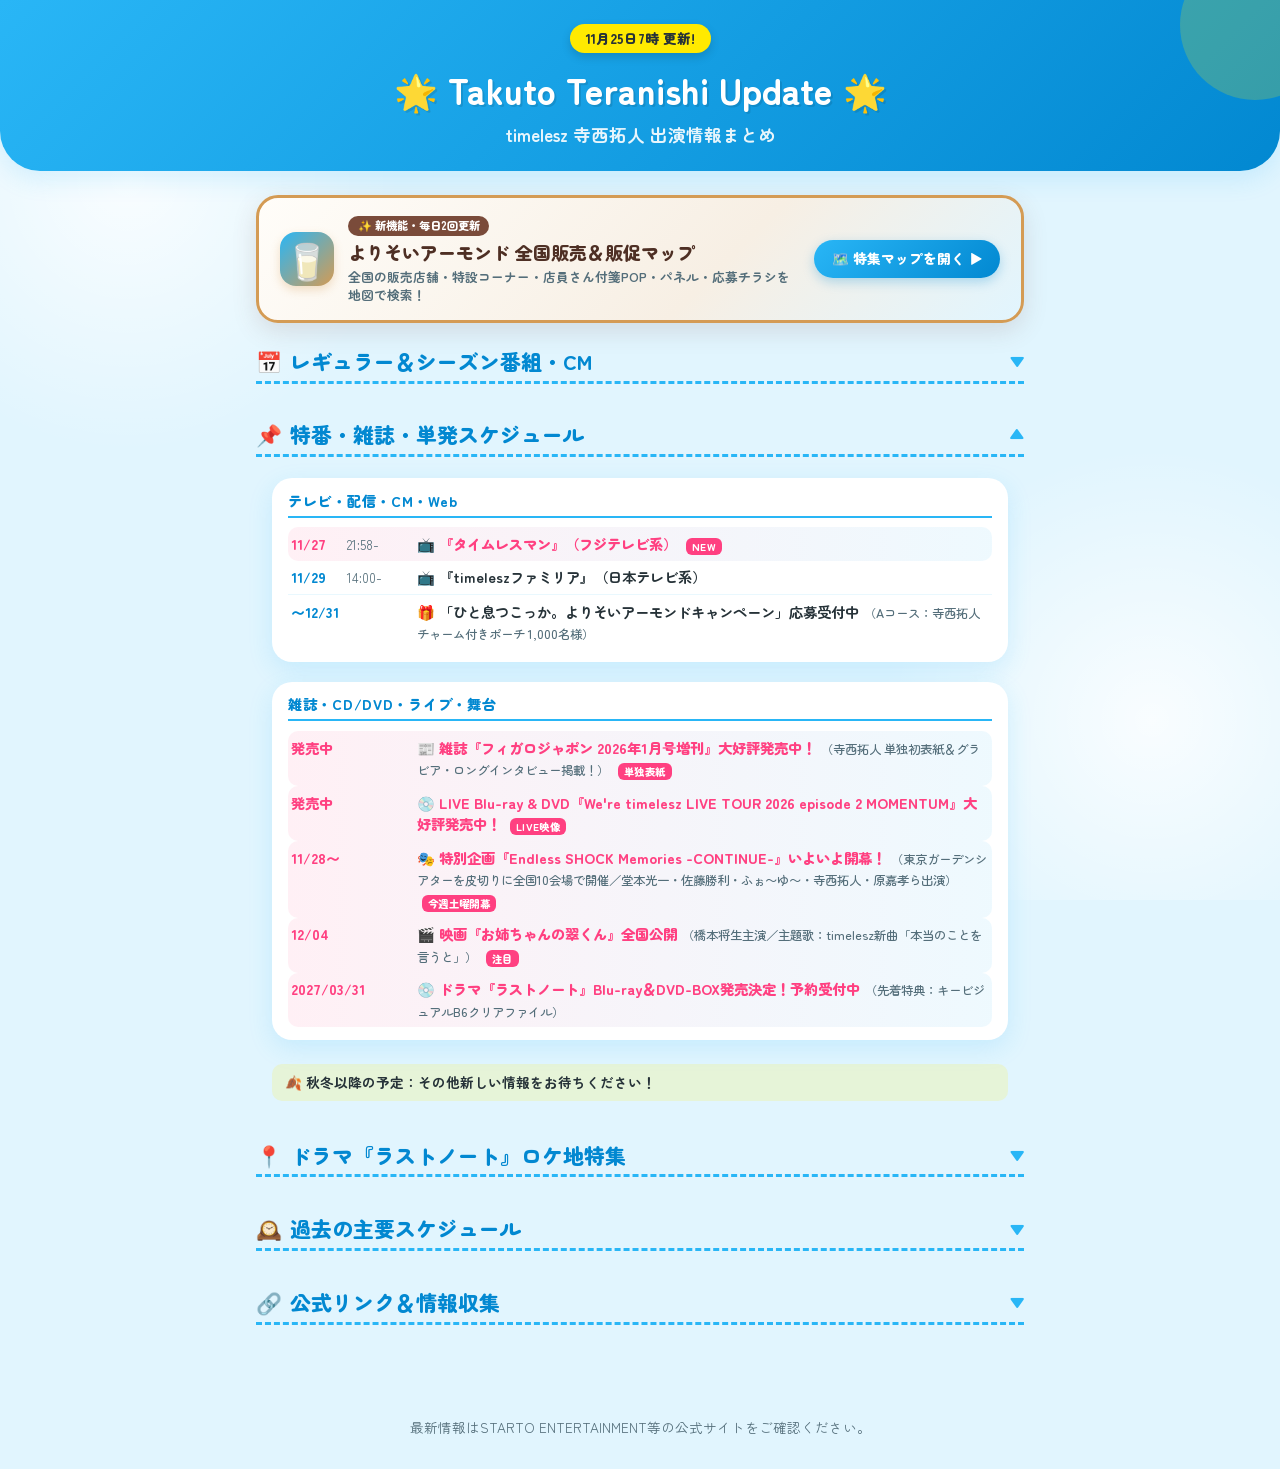
==== index.html @ 33d83e31 "Update November 25 morning (07:00): Update badges to 11/25 7:00" ====
<!DOCTYPE html>
<html lang="ja">
<head>
    <meta charset="UTF-8">
    <meta name="viewport" content="width=device-width, initial-scale=1.0">
    <title>Takuto Teranishi Update</title>
    <link rel="stylesheet" href="style.css">
    <link rel="preconnect" href="https://fonts.googleapis.com">
    <link rel="preconnect" href="https://fonts.gstatic.com" crossorigin>
    <link href="https://fonts.googleapis.com/css2?family=M+PLUS+Rounded+1c:wght@500;700;800&family=Zen+Maru+Gothic:wght@500;700;900&display=swap" rel="stylesheet">
</head>
<body>
    <header>
        <div class="update-badge">11月25日7時 更新!</div>
        <h1>🌟 Takuto Teranishi Update 🌟</h1>
        <p class="subtitle">timelesz 寺西拓人 出演情報まとめ</p>
    </header>

    <main>
        <!-- Yorisoi Almond Special Map Page Banner Button -->
        <a href="yorisoi.html" class="yorisoi-feature-banner">
            <div class="yorisoi-banner-left">
                <div class="yorisoi-banner-icon">🥛</div>
                <div class="yorisoi-banner-text">
                    <span class="yorisoi-tag">✨ 新機能・毎日2回更新</span>
                    <h2>よりそいアーモンド 全国販売＆販促マップ</h2>
                    <p>全国の販売店舗・特設コーナー・店員さん付箋POP・パネル・応募チラシを地図で検索！</p>
                </div>
            </div>
            <span class="yorisoi-banner-cta">🗺️ 特集マップを開く ▶</span>
        </a>

        <!-- Season & Regulars Section -->
        <details class="category-details season-section">
            <summary class="section-title"><span class="icon">📅</span> レギュラー＆シーズン番組・CM</summary>
            <div class="card-container">
                <!-- Yorisoi Almond CM -->
                <article class="card season-card highlight">
                    <div class="card-header">
                        <span class="badge">全国TVCM</span>
                        <span class="period">10月1日より全国放映中！</span>
                    </div>
                    <div class="card-body">
                        <h3>キッコーマン『よりそいアーモンド』</h3>
                        <p class="station">新CMキャラクター就任</p>
                        <p class="desc">「ひといきつこっか」篇／「濃くてやさしい」篇 放映中！チャーム付きポーチCPも12/31まで実施中</p>
                    </div>
                </article>

                <!-- Last Note -->
                <article class="card season-card highlight">
                    <div class="card-header">
                        <span class="badge">ドラマ（全11話完結）</span>
                        <span class="period">Netflix世界配信中 / 2027年3月 円盤発売</span>
                    </div>
                    <div class="card-body">
                        <h3>『ラストノート』</h3>
                        <p class="station">フジテレビ系 木曜劇場（全11話）</p>
                        <p class="desc">内田有紀さんとW主演！樋口澄晴 役（民放連ドラ初主演 / Netflixにて世界配信中）</p>
                    </div>
                </article>

                <!-- Timelesz Man -->
                <article class="card season-card">
                    <div class="card-header">
                        <span class="badge">バラエティ</span>
                        <span class="period">毎週金曜 21:58〜</span>
                    </div>
                    <div class="card-body">
                        <h3>『タイムレスマン』</h3>
                        <p class="station">フジテレビ系</p>
                        <p class="desc">timeleszの冠番組</p>
                    </div>
                </article>

                <!-- timelesz ファミリア -->
                <article class="card season-card">
                    <div class="card-header">
                        <span class="badge">バラエティ</span>
                        <span class="period">毎週日曜 14:00〜15:00</span>
                    </div>
                    <div class="card-body">
                        <h3>『timelesz ファミリア』</h3>
                        <p class="station">日本テレビ系（関東ローカル）</p>
                        <p class="desc">timeleszの冠番組</p>
                    </div>
                </article>
            </div>
        </details>

        <!-- Specific Schedule Section -->
        <details class="category-details weekly-section" open>
            <summary class="section-title"><span class="icon">📌</span> 特番・雑誌・単発スケジュール</summary>
            <div class="schedule-list">

                <div class="schedule-group">
                    <div class="schedule-group-label">テレビ・配信・CM・Web</div>
                    <div class="schedule-row highlight-row">
                        <span class="schedule-date">11/27</span>
                        <span class="schedule-time">21:58-</span>
                        <span class="schedule-name">📺 『タイムレスマン』（フジテレビ系） <span class="tag-new">NEW</span></span>
                    </div>
                    <div class="schedule-row">
                        <span class="schedule-date">11/29</span>
                        <span class="schedule-time">14:00-</span>
                        <span class="schedule-name">📺 『timeleszファミリア』（日本テレビ系）</span>
                    </div>
                    <div class="schedule-row">
                        <span class="schedule-date">〜12/31</span>
                        <span class="schedule-time"></span>
                        <span class="schedule-name">🎁 「ひと息つこっか。よりそいアーモンドキャンペーン」応募受付中<span class="schedule-note">（Aコース：寺西拓人チャーム付きポーチ 1,000名様）</span></span>
                    </div>
                </div>

                <div class="schedule-group">
                    <div class="schedule-group-label">雑誌・CD/DVD・ライブ・舞台</div>
                    <div class="schedule-row highlight-row">
                        <span class="schedule-date">発売中</span>
                        <span class="schedule-time"></span>
                        <span class="schedule-name">📰 雑誌『フィガロジャポン 2026年1月号増刊』大好評発売中！<span class="schedule-note">（寺西拓人 単独初表紙＆グラビア・ロングインタビュー掲載！）</span> <span class="tag-new">単独表紙</span></span>
                    </div>
                    <div class="schedule-row highlight-row">
                        <span class="schedule-date">発売中</span>
                        <span class="schedule-time"></span>
                        <span class="schedule-name">💿 LIVE Blu-ray & DVD『We're timelesz LIVE TOUR 2026 episode 2 MOMENTUM』大好評発売中！ <span class="tag-new">LIVE映像</span></span>
                    </div>
                    <div class="schedule-row highlight-row">
                        <span class="schedule-date">11/28〜</span>
                        <span class="schedule-time"></span>
                        <span class="schedule-name">🎭 特別企画『Endless SHOCK Memories -CONTINUE-』いよいよ開幕！<span class="schedule-note">（東京ガーデンシアターを皮切りに全国10会場で開催／堂本光一・佐藤勝利・ふぉ〜ゆ〜・寺西拓人・原嘉孝ら出演）</span> <span class="tag-new">今週土曜開幕</span></span>
                    </div>
                    <div class="schedule-row highlight-row">
                        <span class="schedule-date">12/04</span>
                        <span class="schedule-time"></span>
                        <span class="schedule-name">🎬 映画『お姉ちゃんの翠くん』全国公開<span class="schedule-note">（橋本将生主演／主題歌：timelesz新曲「本当のことを言うと」）</span> <span class="tag-new">注目</span></span>
                    </div>
                    <div class="schedule-row highlight-row">
                        <span class="schedule-date">2027/03/31</span>
                        <span class="schedule-time"></span>
                        <span class="schedule-name">💿 ドラマ『ラストノート』Blu-ray＆DVD-BOX発売決定！予約受付中<span class="schedule-note">（先着特典：キービジュアルB6クリアファイル）</span></span>
                    </div>
                </div>

                <div class="schedule-row past-info-note">
                    <span class="schedule-name">🍂 秋冬以降の予定：その他新しい情報をお待ちください！</span>
                </div>

            </div>
        </details>

        <!-- Location Section -->
        <details class="category-details location-section">
            <summary class="section-title"><span class="icon">📍</span> ドラマ『ラストノート』ロケ地特集</summary>
            <div class="card-container grid-list">
                
                <div class="small-card">
                    <span class="tag tv">表参道</span>
                    <h4>モンスーンカフェ 表参道</h4>
                    <p class="scene-desc"><strong>出演シーン：</strong> 第3話で優子（坂井真紀）が澄晴（寺西拓人）を追いかけた場所</p>
                    <p class="address-text">📍 東京都港区北青山3-6-26 佐藤ビル1F</p>
                    <a href="https://maps.google.com/?q=モンスーンカフェ+表参道+東京都港区北青山3-6-26" target="_blank" class="map-link">🗺️ Googleマップで見る</a>
                </div>

                <div class="small-card">
                    <span class="tag tv">原宿</span>
                    <h4>ECO FARM CAFE 632</h4>
                    <p class="scene-desc"><strong>出演シーン：</strong> 第2話で優子が澄晴の写真をこっそり撮影していたオシャレなカフェ</p>
                    <p class="address-text">📍 東京都渋谷区神宮前6-32-10 ピアザアネックス1F</p>
                    <a href="https://maps.google.com/?q=ECO+FARM+CAFE+632+東京都渋谷区神宮前6-32-10" target="_blank" class="map-link">🗺️ Googleマップで見る</a>
                </div>

                <div class="small-card">
                    <span class="tag tv">高田馬場</span>
                    <h4>Caffe CIELO</h4>
                    <p class="scene-desc"><strong>出演シーン：</strong> 第1話で葵（内田有紀）と元夫の奥田創（徳井義実）が訪れたカフェ</p>
                    <p class="address-text">📍 東京都新宿区高田馬場1-31-8</p>
                    <a href="https://maps.google.com/?q=Caffe+CIELO+東京都新宿区高田馬場1-31-8" target="_blank" class="map-link">🗺️ Googleマップで見る</a>
                </div>

                <div class="small-card">
                    <span class="tag tv">目黒</span>
                    <h4>CHUM APARTMENT</h4>
                    <p class="scene-desc"><strong>出演シーン：</strong> 第2話で優子が澄晴の写真を見つめながらワインを飲んでいたお店</p>
                    <p class="address-text">📍 東京都目黒区目黒本町4-12-17</p>
                    <a href="https://maps.google.com/?q=CHUM+APARTMENT+東京都目黒区目黒本町4-12-17" target="_blank" class="map-link">🗺️ Googleマップで見る</a>
                </div>

                <div class="small-card">
                    <span class="tag tv">調布</span>
                    <h4>ゆめあん食堂 調布駅北口店</h4>
                    <p class="scene-desc"><strong>出演シーン：</strong> 第4話で葵と奥田がお茶漬けを食べていたお店（作中「お茶漬けつむぎ」）</p>
                    <p class="address-text">📍 東京都調布市小島町1-36-16 グレーシア調布1F</p>
                    <a href="https://maps.google.com/?q=ゆめあん食堂+調布駅北口店+東京都調布市小島町1-36-16" target="_blank" class="map-link">🗺️ Googleマップで見る</a>
                </div>

                <div class="small-card">
                    <span class="tag tv">横浜</span>
                    <h4>ROLLER COAST 中川本店</h4>
                    <p class="scene-desc"><strong>出演シーン：</strong> 第4話で葵と澄晴が一緒にハンバーガーを食べたお店（作中「BAKER'S BURGER」）</p>
                    <p class="address-text">📍 神奈川県横浜市都筑区中川1-20-18 エバーラスティング1F</p>
                    <a href="https://maps.google.com/?q=ROLLER+COAST+中川本店+神奈川県横浜市都筑区中川1-20-18" target="_blank" class="map-link">🗺️ Googleマップで見る</a>
                </div>

            </div>
        </details>

        <!-- Past Schedule -->
        <details class="category-details archive-section">
            <summary class="section-title"><span class="icon">🕰️</span> 過去の主要スケジュール</summary>
            <div class="archive-months">

                <!-- 2026年11月 -->
                <details class="month-details" open>
                    <summary class="month-title">📅 2026年11月</summary>
                    <div class="card-container grid-list">
                        <div class="small-card">
                            <span class="date">2026年11月22日</span>
                            <span class="tag tv">テレビ</span>
                            <p>『timeleszファミリア』（日本テレビ系）放送</p>
                        </div>
                        <div class="small-card">
                            <span class="date">2026年11月20日</span>
                            <span class="tag tv">テレビ</span>
                            <p>『タイムレスマン』（フジテレビ系）放送</p>
                        </div>
                        <div class="small-card">
                            <span class="date">2026年11月19日</span>
                            <span class="tag news">雑誌</span>
                            <p>📰 雑誌『フィガロジャポン 2026年1月号増刊』発売（寺西拓人 単独初表紙＆グラビア・ロングインタビュー掲載！）</p>
                        </div>
                        <div class="small-card">
                            <span class="date">2026年11月18日</span>
                            <span class="tag news">音楽/映像</span>
                            <p>💿 LIVE Blu-ray & DVD『We're timelesz LIVE TOUR 2026 episode 2 MOMENTUM』発売！</p>
                        </div>
                        <div class="small-card">
                            <span class="date">2026年11月15日</span>
                            <span class="tag tv">テレビ</span>
                            <p>『timeleszファミリア』（日本テレビ系）放送</p>
                        </div>
                        <div class="small-card">
                            <span class="date">2026年11月13日</span>
                            <span class="tag tv">テレビ</span>
                            <p>『タイムレスマン』（フジテレビ系）放送</p>
                        </div>
                        <div class="small-card">
                            <span class="date">2026年11月11日</span>
                            <span class="tag tv">舞台/一般</span>
                            <p>🎭 特別企画『Endless SHOCK Memories -CONTINUE-』チケット一般発売開始（10:00〜 全国10会場）</p>
                        </div>
                        <div class="small-card">
                            <span class="date">2026年11月9日</span>
                            <span class="tag tv">舞台/先行</span>
                            <p>🎭 特別企画『Endless SHOCK Memories -CONTINUE-』プレイガイド先着先行受付終了（一般発売は11/11 10:00より開始）</p>
                        </div>
                        <div class="small-card">
                            <span class="date">2026年11月8日</span>
                            <span class="tag tv">テレビ</span>
                            <p>『timeleszファミリア』（日本テレビ系）放送（新企画「タビリア」草津・箱根の湯けむりクイズ決戦！「テララライ」で大盛り上がり）</p>
                        </div>
                        <div class="small-card">
                            <span class="date">2026年11月6日</span>
                            <span class="tag tv">テレビ</span>
                            <p>『タイムレスマン』（フジテレビ系）放送（「ベストバイ・プライスマン」で寺西拓人チームを率いて菊池風磨チームとグルメ値段予想対決！）</p>
                        </div>
                        <div class="small-card">
                            <span class="date">2026年11月1日</span>
                            <span class="tag news">広告</span>
                            <p>🚇 阪急大阪梅田駅「よりそいアーモンド」巨大広告 掲出終了（大盛況のうちに終了）</p>
                        </div>
                        <div class="small-card">
                            <span class="date">2026年11月1日</span>
                            <span class="tag tv">テレビ</span>
                            <p>『timeleszファミリア』（日本テレビ系）放送（グルメ企画・クイズで「テララライ」など大盛り上がり！）</p>
                        </div>
                    </div>
                </details>

                <!-- 2026年10月 -->
                <details class="month-details">
                    <summary class="month-title">📅 2026年10月</summary>
                    <div class="card-container grid-list">
                        <div class="small-card">
                            <span class="date">2026年10月31日</span>
                            <span class="tag news">Web/ブログ</span>
                            <p>📱 FAMILY CLUB web「てらにっし」ファン質問募集受付終了</p>
                        </div>
                        <div class="small-card">
                            <span class="date">2026年10月30日</span>
                            <span class="tag tv">テレビ</span>
                            <p>『タイムレスマン』（フジテレビ系）放送（新企画「ヘルシーチェックマン」本格ビュッフェで健康意識対決！）</p>
                        </div>
                        <div class="small-card">
                            <span class="date">2026年10月25日</span>
                            <span class="tag tv">舞台/先行</span>
                            <p>🎭 特別企画『Endless SHOCK Memories -CONTINUE-』プレイガイド最速先行受付終了（一般発売は11/11より開始）</p>
                        </div>
                        <div class="small-card">
                            <span class="date">2026年10月24日</span>
                            <span class="tag news">雑誌</span>
                            <p>📰 『月刊ザテレビジョン』12月号発売（寺西拓人 掲載）</p>
                        </div>
                        <div class="small-card">
                            <span class="date">2026年10月24日</span>
                            <span class="tag news">Web/ブログ</span>
                            <p>📱 FAMILY CLUB web個人ブログ「てらにっし」記念配信＆ファン質問募集企画スタート（10/31 19:00まで受付）</p>
                        </div>
                        <div class="small-card">
                            <span class="date">2026年10月23日</span>
                            <span class="tag tv">テレビ</span>
                            <p>『タイムレスマン』（フジテレビ系）放送（「漢の麺料理対決」で直伝「ヘルシー釜玉明太うどん」のオリジナルレシピを披露し大反響！）</p>
                        </div>
                        <div class="small-card">
                            <span class="date">2026年10月22日</span>
                            <span class="tag news">音楽/映画</span>
                            <p>🎬 timelesz新曲「本当のことを言うと」が映画『お姉ちゃんの翠くん』主題歌に決定！</p>
                        </div>
                        <div class="small-card">
                            <span class="date">2026年10月18日</span>
                            <span class="tag tv">テレビ</span>
                            <p>『timeleszファミリア』（日本テレビ系）放送（「自分が大切にしていること」をテーマに二文字書道「拓」×「◯」に挑戦）</p>
                        </div>
                        <div class="small-card">
                            <span class="date">2026年10月18日</span>
                            <span class="tag news">広告</span>
                            <p>🚇 東急田園都市線 渋谷駅「道玄坂ハッピーボード」キッコーマン『よりそいアーモンド』大型シート広告 掲出終了（大盛況のうちに終了）</p>
                        </div>
                        <div class="small-card">
                            <span class="date">2026年10月16日</span>
                            <span class="tag tv">テレビ</span>
                            <p>『タイムレスマン』（フジテレビ系）放送（ゲスト・木村佳乃を迎えた「timelesz100」センスNo.1決定戦！）</p>
                        </div>
                        <div class="small-card">
                            <span class="date">2026年10月7日</span>
                            <span class="tag tv">配信</span>
                            <p>📺 ディズニープラス『Documentary of Endless SHOCK -最終公演の舞台裏-』第5話・第6話（最終回）独占配信（寺西拓人出演）</p>
                        </div>
                        <div class="small-card">
                            <span class="date">2026年10月5日</span>
                            <span class="tag news">広告</span>
                            <p>🚇 東急田園都市線 渋谷駅「道玄坂ハッピーボード」にてキッコーマン『よりそいアーモンド』寺西拓人 大型シート広告掲出開始（〜10/18）</p>
                        </div>
                        <div class="small-card">
                            <span class="date">2026年10月1日</span>
                            <span class="tag tv">CM</span>
                            <p>✨ キッコーマンソイフーズ「よりそいアーモンド」新CMキャラクター就任・全国TVCM（「ひといきつこっか」篇／「濃くてやさしい」篇）放映開始</p>
                        </div>
                    </div>
                </details>

                <!-- 2026年9月 -->
                <details class="month-details">
                    <summary class="month-title">📅 2026年9月</summary>
                    <div class="card-container grid-list">
                        <div class="small-card">
                            <span class="date">2026年9月30日</span>
                            <span class="tag tv">配信</span>
                            <p>📺 ディズニープラス『Endless SHOCK』帝国劇場3公演映像 独占配信開始（『2024 April/May』『-Eternal- 2024』『2024 November』）＆ ドキュメンタリー第3話・第4話配信（寺西拓人出演）</p>
                        </div>
                        <div class="small-card">
                            <span class="date">2026年9月27日</span>
                            <span class="tag tv">テレビ</span>
                            <p>『timeleszファミリア』（日本テレビ系）放送（「秋のBBQ＆花火スペシャル」熱海ロケ＆浴衣姿で「消えない花火」歌唱）</p>
                        </div>
                        <div class="small-card">
                            <span class="date">2026年9月25日</span>
                            <span class="tag tv">テレビ</span>
                            <p>『タイムレスマン』（フジテレビ系）放送（新企画「ベストバイ・プライスマン」グルメSP！菊池風磨チームvs寺西拓人チームのグルメ値段予想対決／ゲスト：吉岡里帆、ファーストサマーウイカ）</p>
                        </div>
                        <div class="small-card">
                            <span class="date">2026年9月24日</span>
                            <span class="tag news">雑誌</span>
                            <p>📰 『月刊ザテレビジョン』11月号発売（timelesz掲載）</p>
                        </div>
                        <div class="small-card">
                            <span class="date">2026年9月23日</span>
                            <span class="tag tv">テレビ</span>
                            <p>🎵 『1億2000万人のありがとう 歌の感謝祭 4時間SP』（日本テレビ系）timelesz出演（熱海花火コラボで「消えない花火」披露。「#感謝寺西」「#timelesz_消えない花火」がトレンド入り）</p>
                        </div>
                        <div class="small-card">
                            <span class="date">2026年9月23日</span>
                            <span class="tag tv">配信</span>
                            <p>📺 ディズニープラス『Documentary of Endless SHOCK -最終公演の舞台裏-』独占配信開始（寺西拓人出演／第1話・第2話）</p>
                        </div>
                        <div class="small-card">
                            <span class="date">2026年9月23日</span>
                            <span class="tag tv">舞台</span>
                            <p>🎭 特別企画『Endless SHOCK Memories -CONTINUE-』製作発表（寺西拓人・原嘉孝ら出演決定）</p>
                        </div>
                        <div class="small-card">
                            <span class="date">2026年9月20日</span>
                            <span class="tag tv">テレビ</span>
                            <p>🎵 『1億2000万人のありがとう！歌の感謝祭 放送直前SP!』（日本テレビ系）放送</p>
                        </div>
                        <div class="small-card">
                            <span class="date">2026年9月18日</span>
                            <span class="tag tv">配信</span>
                            <p>🎬 ドラマ『ラストノート』Netflixにて国内および世界配信スタート</p>
                        </div>
                        <div class="small-card">
                            <span class="date">2026年9月17日</span>
                            <span class="tag tv">テレビ</span>
                            <p>🎬 『ラストノート』最終回（第11話）放送（世帯視聴率3.8%・個人2.0%／葵と澄晴がそれぞれの夢を追い、遠距離で互いを想い合う感動の結末）</p>
                        </div>
                        <div class="small-card">
                            <span class="date">2026年9月17日</span>
                            <span class="tag news">書籍</span>
                            <p>📖 ドラマ『ラストノート』ノベライズ版（下巻）発売</p>
                        </div>
                        <div class="small-card">
                            <span class="date">2026年9月17日</span>
                            <span class="tag news">DVD/Blu-ray</span>
                            <p>💿 ドラマ『ラストノート』Blu-ray＆DVD-BOX発売決定・予約受付開始（2027年3月31日発売予定／先着特典：B6クリアファイル）</p>
                        </div>
                        <div class="small-card">
                            <span class="date">2026年9月10日</span>
                            <span class="tag tv">テレビ</span>
                            <p>🎬 『ラストノート』第10話放送（父・眞澄とのホスピスでの別れと澄晴の大きな成長）</p>
                        </div>
                        <div class="small-card">
                            <span class="date">2026年9月3日</span>
                            <span class="tag tv">テレビ</span>
                            <p>🎬 『ラストノート』第9話放送（葵と澄晴が改めて信じ合う誓い、澄晴の絵画コンペ挑戦）</p>
                        </div>
                    </div>
                </details>

                <!-- 2026年8月 -->
                <details class="month-details">
                    <summary class="month-title">📅 2026年8月</summary>
                    <div class="card-container grid-list">
                        <div class="small-card">
                            <span class="date">2026年8月30日</span>
                            <span class="tag tv">配信</span>
                            <p>🎤 『We're timelesz LIVE TOUR 2026 episode 2 MOMENTUM』宮城千秋楽公演 生配信（FAMILY CLUB online）</p>
                        </div>
                        <div class="small-card">
                            <span class="date">2026年8月29日</span>
                            <span class="tag tv">イベント</span>
                            <p>🎵 timelesz LIVE TOUR 2026 宮城公演初日（※寺西・原は不参加）</p>
                        </div>
                        <div class="small-card">
                            <span class="date">2026年8月28日</span>
                            <span class="tag tv">テレビ</span>
                            <p>『タイムレスマン』（フジテレビ系）放送（「信頼じゃんけんトーナメント～夏の終わりの決戦～」総勢14名での心理戦対決）</p>
                        </div>
                        <div class="small-card">
                            <span class="date">2026年8月27日</span>
                            <span class="tag news">グッズ</span>
                            <p>🛍️ ドラマ『ラストノート』オフィシャルグッズ販売開始（オンライン通販開始／店舗販売は9/8予定）</p>
                        </div>
                        <div class="small-card">
                            <span class="date">2026年8月27日</span>
                            <span class="tag tv">テレビ</span>
                            <p>🎬 『ラストノート』第8話放送（父・眞澄が息子・澄晴に対して抱いていた本心が明らかになり「切なすぎる」と大反響）</p>
                        </div>
                        <div class="small-card">
                            <span class="date">2026年8月27日</span>
                            <span class="tag news">グッズ</span>
                            <p>🛍️ 日本香堂×ドラマ『ラストノート』コラボ香水「LAST NOTE Eau de toilette」予約受付開始（フジテレビ e!ショップ）</p>
                        </div>
                        <div class="small-card">
                            <span class="date">2026年8月26日</span>
                            <span class="tag news">DVD/Blu-ray</span>
                            <p>💿 劇場長編アニメ『迷宮のしおり』Blu-ray発売（寺西拓人声優出演。特典映像としてSUZUKAとのスペシャルアフタートーク完全版など約194分収録、24P特製ブックレット封入）</p>
                        </div>
                        <div class="small-card">
                            <span class="date">2026年8月24日</span>
                            <span class="tag news">雑誌</span>
                            <p>📰 『月刊TVガイド』10月号発売（掲載）</p>
                        </div>
                        <div class="small-card">
                            <span class="date">2026年8月21日</span>
                            <span class="tag tv">テレビ</span>
                            <p>『タイムレスマン』（フジテレビ系）放送（「timelesz100」センスNo.1決定戦！勝地涼を迎え雑談センス対決で佐藤勝利がスマートな立ち回りで1位獲得）</p>
                        </div>
                        <div class="small-card">
                            <span class="date">2026年8月20日</span>
                            <span class="tag tv">テレビ</span>
                            <p>🎬 『ラストノート』第7話放送（世帯視聴率3.3%・葵と澄晴が想いを確かめ合う夏デートの一方、ラストで元恋人・莉奈が登場する波乱の展開）</p>
                        </div>
                        <div class="small-card">
                            <span class="date">2026年8月20日</span>
                            <span class="tag news">書籍</span>
                            <p>📖 ドラマ『ラストノート』ノベライズ版（上巻）発売</p>
                        </div>
                        <div class="small-card">
                            <span class="date">2026年8月19日</span>
                            <span class="tag tv">テレビ</span>
                            <p>📺 ドラマ『ラストノート』関連特番（フジテレビ）放送</p>
                        </div>
                        <div class="small-card">
                            <span class="date">2026年8月17日</span>
                            <span class="tag news">雑誌</span>
                            <p>📰 『STAGE navi』vol.114 / 『Stage fan』Vol.56 発売</p>
                        </div>
                        <div class="small-card">
                            <span class="date">2026年8月16日</span>
                            <span class="tag tv">テレビ</span>
                            <p>『timeleszファミリア』（日本テレビ系）「バク転三兄弟」特別強化ツアー1時間SP放送（白井健三指導、寺西・原らも出演）</p>
                        </div>
                        <div class="small-card">
                            <span class="date">2026年8月16日</span>
                            <span class="tag tv">イベント</span>
                            <p>🎵 timelesz LIVE TOUR 2026 ep.2 MOMENTUM 福岡公演（※寺西・原は不参加）</p>
                        </div>
                        <div class="small-card">
                            <span class="date">2026年8月14日</span>
                            <span class="tag tv">テレビ</span>
                            <p>『タイムレスマン』（フジテレビ系）放送</p>
                        </div>
                        <div class="small-card">
                            <span class="date">2026年8月13日</span>
                            <span class="tag tv">テレビ</span>
                            <p>🎬 『ラストノート』第6話放送（世帯視聴率2.9%・葵が澄晴に「好き」と告白しキスシーンが話題）</p>
                        </div>
                        <div class="small-card">
                            <span class="date">2026年8月12日</span>
                            <span class="tag news">ニュース</span>
                            <p>『ラストノート』見逃し配信累計1000万回再生突破！SNSで「優子劇場」など話題沸騰</p>
                        </div>
                        <div class="small-card">
                            <span class="date">2026年8月12日</span>
                            <span class="tag news">雑誌</span>
                            <p>📰 『TV station』17号発売（巻頭グラビア・ソロ初登場「大人の夏」「彼氏感」）</p>
                        </div>
                        <div class="small-card">
                            <span class="date">2026年8月9日</span>
                            <span class="tag tv">テレビ</span>
                            <p>『timeleszファミリア』（日本テレビ系）新企画「ファミリアチェンジ」＆あか抜け術</p>
                        </div>
                        <div class="small-card">
                            <span class="date">2026年8月8日</span>
                            <span class="tag tv">テレビ</span>
                            <p>『芸能人が本気で考えた！ドッキリGP 4時間SP』（フジテレビ系）timeleszチーム参戦</p>
                        </div>
                        <div class="small-card">
                            <span class="date">2026年8月6日</span>
                            <span class="tag tv">テレビ</span>
                            <p>🎬 『ラストノート』第5話放送（世帯視聴率2.7%・葵が香りを澄晴の側だけで感じる謎、澄晴が葵の家で寝る）</p>
                        </div>
                        <div class="small-card">
                            <span class="date">2026年8月5日</span>
                            <span class="tag news">雑誌</span>
                            <p>📸 『anan』2507号発売（表紙＆巻頭グラビア：彫刻的肉体美披露）</p>
                        </div>
                        <div class="small-card">
                            <span class="date">2026年8月3日</span>
                            <span class="tag news">雑誌</span>
                            <p>📰 『Eye-Ai』9月号発売（表紙＆『ラストノート』インタビュー掲載）</p>
                        </div>
                    </div>
                </details>

                <!-- 2026年7月 -->
                <details class="month-details">
                    <summary class="month-title">📅 2026年7月</summary>
                    <div class="card-container grid-list">
                        <div class="small-card">
                            <span class="date">2026年7月31日</span>
                            <span class="tag tv">イベント</span>
                            <p>🎵 timelesz LIVE TOUR 2026 ep.2 MOMENTUM 大阪公演</p>
                        </div>
                        <div class="small-card">
                            <span class="date">2026年7月30日</span>
                            <span class="tag tv">テレビ</span>
                            <p>🎬 『ラストノート』第4話放送（世帯視聴率3.5%・待ち合わせに現れない澄晴）</p>
                        </div>
                        <div class="small-card">
                            <span class="date">2026年7月30日</span>
                            <span class="tag tv">テレビ</span>
                            <p>『STAR』（フジテレビ）timelesz「消えない花火」生パフォーマンス</p>
                        </div>
                        <div class="small-card">
                            <span class="date">2026年7月29日</span>
                            <span class="tag news">CD/DVD</span>
                            <p>🎵 timelesz NEW Single『消えない花火』発売</p>
                        </div>
                        <div class="small-card">
                            <span class="date">2026年7月29日</span>
                            <span class="tag tv">テレビ</span>
                            <p>『夜の音-TOKYO MIDNIGHT MUSIC-』（日本テレビ系）timelesz出演</p>
                        </div>
                        <div class="small-card">
                            <span class="date">2026年7月27日</span>
                            <span class="tag news">雑誌</span>
                            <p>📰 『BEST STAGE』9月号（表紙：寺西拓人）発売</p>
                        </div>
                        <div class="small-card">
                            <span class="date">2026年7月25日</span>
                            <span class="tag tv">イベント</span>
                            <p>🎵 timelesz LIVE TOUR 2026 ep.2 MOMENTUM 北海道公演（※寺西・原は不参加）</p>
                        </div>
                        <div class="small-card">
                            <span class="date">2026年7月23日</span>
                            <span class="tag tv">テレビ</span>
                            <p>🎬 『ラストノート』第3話 放送（ピオニーの絵の伏線回収話題・「死ぬほど怖い」​「SNS大反響）</p>
                        </div>
                        <div class="small-card">
                            <span class="date">2026年7月23日</span>
                            <span class="tag news">雑誌</span>
                            <p>📰 月刊ザ・テレビジョン 9月号（表紙：内田有紀＆寺西拓人）発売</p>
                        </div>
                        <div class="small-card">
                            <span class="date">2026年7月22日</span>
                            <span class="tag news">雑誌</span>
                            <p>📰 TV LIFE 8/7号（表紙：内田有紀＆寺西拓人）発売</p>
                        </div>
                        <div class="small-card">
                            <span class="date">2026年7月19日</span>
                            <span class="tag tv">テレビ</span>
                            <p>『timeleszファミリア』（日本テレビ系）放送</p>
                        </div>
                        <div class="small-card">
                            <span class="date">2026年7月14日</span>
                            <span class="tag tv">テレビ</span>
                            <p>『火曜は全力！華大さんと千鳥くん』「スパイ7分の1」コーナー出演</p>
                        </div>
                        <div class="small-card">
                            <span class="date">2026年7月13日</span>
                            <span class="tag tv">テレビ</span>
                            <p>『CDTVライブ！ライブ！』（TBS系）timelesz出演</p>
                        </div>
                        <div class="small-card">
                            <span class="date">2026年7月12日</span>
                            <span class="tag tv">テレビ</span>
                            <p>『timeleszファミリア』新企画「ファミリアグルメスタジアム」第1回・テーマ「餃子」</p>
                        </div>
                        <div class="small-card">
                            <span class="date">2026年7月10日</span>
                            <span class="tag news">ニュース</span>
                            <p>『ラストノート』初回視聴率発表（世帯5.0%/個人2.9%）＆白リンクコーデ話題</p>
                        </div>
                        <div class="small-card">
                            <span class="date">2026年7月9日</span>
                            <span class="tag news">ニュース</span>
                            <p>『ラストノート』初回放送開始！SNSで演技に高評価など話題に</p>
                        </div>
                        <div class="small-card">
                            <span class="date">2026年7月7日</span>
                            <span class="tag tv">イベント</span>
                            <p>『ラストノート』七夕トークイベント（浴衣姿で登壇、撮影秘話トーク）</p>
                        </div>
                        <div class="small-card">
                            <span class="date">2026年7月6日</span>
                            <span class="tag tv">テレビ</span>
                            <p>『ネプリーグ』木10俳優軍団として出演（初参戦・ファインプレー）</p>
                        </div>
                        <div class="small-card">
                            <span class="date">2026年7月5日</span>
                            <span class="tag tv">テレビ</span>
                            <p>『timeleszファミリア』渋谷カルチャー特集＆バリスタコーヒー極意</p>
                        </div>
                        <div class="small-card">
                            <span class="date">2026年7月5日</span>
                            <span class="tag tv">テレビ</span>
                            <p>『芸能人が本気で考えた！ドッキリGP』VTR出演</p>
                        </div>
                        <div class="small-card">
                            <span class="date">2026年7月4日</span>
                            <span class="tag tv">テレビ</span>
                            <p>『THE MUSIC DAY 2026』出演（シャッフルメドレー『SHE! HER! HER!』）</p>
                        </div>
                        <div class="small-card">
                            <span class="date">2026年7月4日</span>
                            <span class="tag news">ニュース</span>
                            <p>『ラストノート』アザービジュアル3枚公開・都内広告展開</p>
                        </div>
                        <div class="small-card">
                            <span class="date">2026年7月3日</span>
                            <span class="tag tv">テレビ</span>
                            <p>『タイムレスマン』山下智久さんが代打参戦</p>
                        </div>
                        <div class="small-card">
                            <span class="date">2026年7月2日</span>
                            <span class="tag news">ニュース</span>
                            <p>『ラストノート』澄晴の高校時代役として嶋崎斗亜さんの出演発表</p>
                        </div>
                        <div class="small-card">
                            <span class="date">2026年7月1日</span>
                            <span class="tag mag">雑誌</span>
                            <p>『週刊TVガイド』7/10号・『CINEMA SQUARE vol.160』発売</p>
                        </div>
                    </div>
                </details>

                <!-- 2026年6月 -->
                <details class="month-details">
                    <summary class="month-title">📅 2026年6月</summary>
                    <div class="card-container grid-list">
                        <div class="small-card">
                            <span class="date">2026年6月29日</span>
                            <span class="tag tv">テレビ</span>
                            <p>『クイズ！ドレミファドン！夏の祭典SP』ラストノートチームで参戦</p>
                        </div>
                        <div class="small-card">
                            <span class="date">2026年6月27日</span>
                            <span class="tag tv">テレビ</span>
                            <p>『ミキティダイニング』内田有紀とゲスト出演</p>
                        </div>
                        <div class="small-card">
                            <span class="date">2026年6月26日</span>
                            <span class="tag tv">テレビ</span>
                            <p>『タイムレスマン』腹ペコ2択マン第2弾（ゲスト梅沢富美男）</p>
                        </div>
                        <div class="small-card">
                            <span class="date">2026年6月25日</span>
                            <span class="tag news">ニュース</span>
                            <p>『ラストノート』主題歌が椎名林檎「裸」に決定</p>
                        </div>
                        <div class="small-card">
                            <span class="date">2026年6月25日</span>
                            <span class="tag news">ニュース</span>
                            <p>timeleszドーム映像作品がオリオリコン上半期3部門同時1位獲得</p>
                        </div>
                        <div class="small-card">
                            <span class="date">2026年6月24日</span>
                            <span class="tag news">ニュース</span>
                            <p>『消えない花火』収録曲「Bi Bi Bingo!」試聴開始</p>
                        </div>
                        <div class="small-card">
                            <span class="date">2026年6月23日</span>
                            <span class="tag news">ニュース</span>
                            <p>「TAILOR」ブランドアンバサダー就任・新キービジュアル公開</p>
                        </div>
                        <div class="small-card">
                            <span class="date">2026年6月18日</span>
                            <span class="tag tv">番宣</span>
                            <p>『ラストノート』30秒ティザームービー初解禁</p>
                        </div>
                    </div>
                </details>

                <!-- 2026年4月 -->
                <details class="month-details">
                    <summary class="month-title">📅 2026年4月</summary>
                    <div class="card-container grid-list">
                        <div class="small-card">
                            <span class="date">2026年4月28日</span>
                            <span class="tag mag">雑誌</span>
                            <p>『BAILA』6月号 特別版 表紙</p>
                        </div>
                        <div class="small-card">
                            <span class="date">2026年4月中旬</span>
                            <span class="tag mag">雑誌</span>
                            <p>『Ray』5月号 増刊 表紙</p>
                        </div>
                        <div class="small-card">
                            <span class="date">2026年4月3日</span>
                            <span class="tag mag">雑誌</span>
                            <p>『日経エンタテインメント！』5月号 表紙</p>
                        </div>
                        <div class="small-card">
                            <span class="date">2026年4月</span>
                            <span class="tag stage">舞台</span>
                            <p>『AmberS -アンバース-』W主演</p>
                        </div>
                    </div>
                </details>

                <!-- 2026年2月 -->
                <details class="month-details">
                    <summary class="month-title">📅 2026年2月</summary>
                    <div class="card-container grid-list">
                        <div class="small-card">
                            <span class="date">2026年2月15日</span>
                            <span class="tag news">ニュース</span>
                            <p>timeleszに新メンバーとして加入</p>
                        </div>
                    </div>
                </details>

                <!-- 2026年1月〜3月 -->
                <details class="month-details">
                    <summary class="month-title">📅 2026年1月〜3月</summary>
                    <div class="card-container grid-list">
                        <div class="small-card">
                            <span class="date">2026年1月〜3月</span>
                            <span class="tag stage">舞台</span>
                            <p>『PRETTY WOMAN The Musical』</p>
                        </div>
                    </div>
                </details>

            </div>
        </details>

        <!-- Links Section -->
        <details class="category-details links-section">
            <summary class="section-title"><span class="icon">🔗</span> 公式リンク＆情報収集</summary>
            <div class="card-container grid-list">
                <a href="https://www.starto.jp/s/p/artist/114" target="_blank" class="small-card link-card">
                    <span class="icon">🌐</span>
                    <p>STARTO ENTERTAINMENT<br>公式プロフィール</p>
                </a>
                <a href="https://www.familyclub.jp/" target="_blank" class="small-card link-card">
                    <span class="icon">📝</span>
                    <p>公式ブログ「てらにっし」<br><small>※FAMILY CLUB web内</small></p>
                </a>
                <a href="https://x.com/search?q=%E5%AF%BA%E8%A5%BF%E6%8B%93%E4%BA%BA&f=live" target="_blank" class="small-card link-card x-link">
                    <span class="icon">𝕏</span>
                    <p>X（旧Twitter）<br>「寺西拓人」最新検索</p>
                </a>
            </div>
        </details>
    </main>

    <footer>
        <p>最新情報はSTARTO ENTERTAINMENT等の公式サイトをご確認ください。</p>
    </footer>
</body>
</html>
---- style.css ----
:root {
    /* Color Palette - Light Blue Base & Pop */
    --primary-light: #E1F5FE; /* Very light blue background */
    --primary-main: #29B6F6;  /* Vivid sky blue */
    --primary-dark: #0288D1;  /* Deeper blue for text/accents */
    
    --accent-yellow: #FFEA00; /* Pop yellow */
    --accent-orange: #FF9800; /* Pop orange */
    --accent-pink: #FF4081;   /* Pop pink for TV tag */
    --accent-green: #00E676;  /* Pop green for Stage tag */
    --accent-purple: #D500F9; /* Pop purple for Mag tag */
    
    --text-main: #263238;
    --text-muted: #546E7A;
    --bg-white: #FFFFFF;
    
    --border-radius: 20px;
    --shadow: 0 8px 24px rgba(41, 182, 246, 0.15);
    --shadow-hover: 0 12px 32px rgba(41, 182, 246, 0.3);
}

* {
    box-sizing: border-box;
    margin: 0;
    padding: 0;
}

body {
    font-family: 'Zen Maru Gothic', 'M PLUS Rounded 1c', sans-serif;
    background-color: var(--primary-light);
    color: var(--text-main);
    line-height: 1.4;
    font-size: 0.9rem;
    background-image: 
        radial-gradient(circle at 10% 20%, rgba(255,255,255,0.8) 0%, transparent 20%),
        radial-gradient(circle at 90% 80%, rgba(255,255,255,0.8) 0%, transparent 20%);
    background-attachment: fixed;
}

/* Header */
.update-badge {
    display: inline-block;
    background: var(--accent-yellow);
    color: var(--text-main);
    padding: 0.3rem 1rem;
    border-radius: 20px;
    font-size: 0.85rem;
    font-weight: 800;
    margin-bottom: 0.8rem;
    box-shadow: 0 4px 10px rgba(0,0,0,0.15);
    position: relative;
    z-index: 2;
}

header {
    background: linear-gradient(135deg, var(--primary-main), var(--primary-dark));
    color: white;
    text-align: center;
    padding: 1.5rem 1rem;
    border-bottom-left-radius: 40px;
    border-bottom-right-radius: 40px;
    box-shadow: var(--shadow);
    position: relative;
    overflow: hidden;
}

header::after {
    content: '';
    position: absolute;
    top: -50px;
    right: -50px;
    width: 150px;
    height: 150px;
    background: var(--accent-yellow);
    border-radius: 50%;
    opacity: 0.2;
}

header h1 {
    font-size: 2.2rem;
    font-weight: 900;
    margin-bottom: 0.5rem;
    text-shadow: 2px 2px 0px rgba(0,0,0,0.1);
}

header .subtitle {
    font-size: 1.1rem;
    font-weight: 700;
    opacity: 0.9;
}

/* Main Layout */
main {
    max-width: 800px;
    margin: 1.5rem auto 2rem;
    padding: 0 1rem;
    position: relative;
    z-index: 10;
}

.section-title {
    font-size: 1.3rem;
    color: var(--primary-dark);
    margin: 1.5rem 0 0.8rem;
    display: flex;
    align-items: center;
    gap: 0.5rem;
    font-weight: 800;
    border-bottom: 3px dashed var(--primary-main);
    padding-bottom: 0.3rem;
    cursor: pointer;
    list-style: none;
}

.section-title::-webkit-details-marker {
    display: none;
}

.section-title::after {
    content: '▼';
    font-size: 0.9rem;
    margin-left: auto;
    color: var(--primary-main);
    transition: transform 0.3s ease;
}

.category-details[open] .section-title::after {
    transform: rotate(180deg);
}

.category-details[open] .card-container,
.category-details[open] .timeline {
    animation: fadeInDown 0.4s ease forwards;
}

@keyframes fadeInDown {
    from { opacity: 0; transform: translateY(-10px); }
    to { opacity: 1; transform: translateY(0); }
}

/* Cards */
.card-container {
    display: flex;
    flex-direction: column;
    gap: 1.5rem;
}

.card {
    background: var(--bg-white);
    border-radius: var(--border-radius);
    padding: 1rem;
    box-shadow: var(--shadow);
    transition: transform 0.3s ease, box-shadow 0.3s ease;
    border-left: 8px solid var(--primary-main);
}

.card:hover {
    transform: translateY(-5px);
    box-shadow: var(--shadow-hover);
}

.card.highlight {
    border-left: 8px solid var(--accent-orange);
}

.card-header {
    display: flex;
    align-items: center;
    gap: 1rem;
    margin-bottom: 0.5rem;
    flex-wrap: wrap;
}

.badge {
    background: var(--primary-main);
    color: white;
    padding: 0.3rem 0.8rem;
    border-radius: 20px;
    font-size: 0.85rem;
    font-weight: 700;
}

.card.highlight .badge {
    background: var(--accent-orange);
}

.period {
    font-weight: 700;
    color: var(--primary-dark);
}

.card-body h3 {
    font-size: 1.4rem;
    margin-bottom: 0.3rem;
    color: var(--text-main);
}

.card-body .station {
    font-size: 0.9rem;
    color: var(--text-muted);
    margin-bottom: 0.8rem;
    font-weight: 700;
}

.card-body .desc {
    background: #F5F5F5;
    padding: 0.8rem;
    border-radius: 10px;
    font-size: 0.95rem;
}

/* Timeline */
.timeline {
    position: relative;
    padding-left: 2rem;
}

.timeline::before {
    content: '';
    position: absolute;
    left: 0;
    top: 0;
    bottom: 0;
    width: 4px;
    background: var(--primary-main);
    border-radius: 2px;
}

.timeline-item {
    position: relative;
    margin-bottom: 2rem;
}

.timeline-item::before {
    content: '';
    position: absolute;
    left: -2.4rem;
    top: 0;
    width: 20px;
    height: 20px;
    background: var(--accent-yellow);
    border: 4px solid var(--bg-white);
    border-radius: 50%;
    box-shadow: 0 2px 5px rgba(0,0,0,0.1);
    z-index: 1;
}

.timeline-date {
    font-weight: 800;
    color: var(--primary-dark);
    margin-bottom: 0.5rem;
    font-size: 1.1rem;
}

.timeline-content {
    background: var(--bg-white);
    padding: 0.8rem 1rem;
    border-radius: var(--border-radius);
    box-shadow: var(--shadow);
}

.timeline-content h4 {
    margin: 0.5rem 0;
    font-size: 1.2rem;
}

.info-box .timeline-content {
    background: #FFF9C4;
    border: 2px dashed var(--accent-orange);
}

.info-box::before {
    background: var(--accent-orange);
}

/* Tags */
.tag {
    display: inline-block;
    padding: 0.2rem 0.6rem;
    border-radius: 12px;
    font-size: 0.75rem;
    font-weight: 700;
    color: white;
}
.tag.tv { background: var(--accent-pink); }
.tag.mag { background: var(--accent-purple); }
.tag.stage { background: var(--accent-green); }
.tag.news { background: var(--primary-main); }

/* Grid List for Archive */
.grid-list {
    display: grid;
    grid-template-columns: repeat(auto-fill, minmax(200px, 1fr));
    gap: 1rem;
    flex-direction: row;
}

.small-card {
    background: var(--bg-white);
    padding: 0.8rem;
    border-radius: 15px;
    box-shadow: 0 4px 12px rgba(41, 182, 246, 0.1);
    display: flex;
    flex-direction: column;
    gap: 0.3rem;
}

.small-card .date {
    font-weight: 800;
    color: var(--primary-dark);
    font-size: 0.9rem;
}

.small-card p {
    font-size: 0.9rem;
    font-weight: 500;
}

/* Footer */
footer {
    text-align: center;
    padding: 2rem 1rem;
    color: var(--text-muted);
    font-size: 0.85rem;
    margin-top: 3rem;
}

/* Link Cards */
.link-card {
    text-decoration: none;
    color: var(--text-main);
    align-items: center;
    text-align: center;
    transition: transform 0.2s ease, box-shadow 0.2s ease, background-color 0.2s ease;
}

.link-card:hover {
    transform: translateY(-3px);
    box-shadow: var(--shadow-hover);
    background-color: #F0FBFF;
}

.link-card .icon {
    font-size: 2rem;
    margin-bottom: 0.3rem;
}

.link-card p {
    font-weight: 700;
}

.link-card.x-link:hover {
    background-color: #000;
    color: #FFF;
}

/* ========================================
   Schedule List Style (@teranishi_miu風)
   ======================================== */
.schedule-list {
    padding: 0.5rem 1rem 1rem;
    display: flex;
    flex-direction: column;
    gap: 1.2rem;
}

.schedule-group {
    background: var(--bg-white);
    border-radius: var(--border-radius);
    padding: 0.8rem 1rem;
    box-shadow: var(--shadow);
}

.schedule-group-label {
    font-weight: 800;
    font-size: 0.9rem;
    color: var(--primary-dark);
    border-bottom: 2px solid var(--primary-main);
    padding-bottom: 0.3rem;
    margin-bottom: 0.6rem;
    letter-spacing: 0.05em;
}

.schedule-row {
    display: grid;
    grid-template-columns: 3.2em 4.2em 1fr;
    align-items: baseline;
    gap: 0.3rem 0.6rem;
    padding: 0.35rem 0.2rem;
    border-bottom: 1px solid rgba(41,182,246,0.1);
    font-size: 0.9rem;
    line-height: 1.5;
    transition: background-color 0.15s;
}

.schedule-row:last-child {
    border-bottom: none;
}

.schedule-row:hover {
    background-color: rgba(41,182,246,0.06);
    border-radius: 8px;
}

.schedule-date {
    font-weight: 800;
    color: var(--primary-dark);
    white-space: nowrap;
    font-size: 0.88rem;
}

.schedule-time {
    color: var(--text-muted);
    font-size: 0.83rem;
    white-space: nowrap;
}

.schedule-name {
    font-weight: 600;
    color: var(--text-main);
}

.schedule-note {
    font-size: 0.78rem;
    color: var(--text-muted);
    font-weight: 500;
    margin-left: 0.3rem;
}

.highlight-row {
    background: linear-gradient(90deg, rgba(255,64,129,0.08), rgba(41,182,246,0.08));
    border-radius: 10px;
    border-bottom: none !important;
}

.highlight-row .schedule-date,
.highlight-row .schedule-name {
    color: var(--accent-pink);
    font-weight: 900;
}

.tag-new {
    display: inline-block;
    background: var(--accent-pink);
    color: #fff;
    font-size: 0.65rem;
    font-weight: 800;
    padding: 0.05rem 0.4rem;
    border-radius: 6px;
    vertical-align: middle;
    margin-left: 0.3rem;
    letter-spacing: 0.03em;
}

.past-info-note {
    grid-template-columns: 1fr !important;
    background: rgba(255, 234, 0, 0.15);
    border-radius: 10px;
    padding: 0.5rem 0.8rem;
    margin-top: 0.3rem;
    font-size: 0.85rem;
    color: var(--text-muted);
    border-bottom: none !important;
}

/* Footer link */
footer a {
    color: var(--primary-dark);
    text-decoration: underline;
}

/* Month details inside Past Schedule */
.archive-months {
    display: flex;
    flex-direction: column;
    gap: 1rem;
    width: 100%;
}

.month-details {
    background: rgba(255, 255, 255, 0.6);
    border-radius: 15px;
    padding: 0.6rem 1rem;
    border: 1px solid rgba(41, 182, 246, 0.2);
    margin-bottom: 0.5rem;
    box-shadow: 0 4px 12px rgba(41, 182, 246, 0.05);
}

.month-title {
    font-size: 1rem;
    font-weight: 800;
    color: var(--primary-dark);
    cursor: pointer;
    list-style: none;
    display: flex;
    align-items: center;
    gap: 0.5rem;
    padding: 0.2rem 0;
}

.month-title::-webkit-details-marker {
    display: none;
}

.month-title::after {
    content: '▼';
    font-size: 0.8rem;
    margin-left: auto;
    color: var(--primary-main);
    transition: transform 0.2s ease;
}

.month-details[open] .month-title::after {
    transform: rotate(180deg);
}

.month-details[open] .grid-list {
    margin-top: 0.8rem;
    animation: fadeInDown 0.3s ease forwards;
}

/* Location Section Map Links & Styling */
.map-link {
    display: inline-block;
    background: var(--primary-main);
    color: white !important;
    text-decoration: none;
    padding: 0.35rem 0.8rem;
    border-radius: 12px;
    font-size: 0.8rem;
    font-weight: 700;
    margin-top: 0.6rem;
    align-self: flex-start;
    box-shadow: 0 4px 10px rgba(41, 182, 246, 0.2);
    transition: background-color 0.2s, transform 0.2s;
}

.map-link:hover {
    background: var(--primary-dark);
    transform: translateY(-1px);
    box-shadow: 0 6px 14px rgba(2, 136, 209, 0.3);
}

.scene-desc {
    margin-top: 0.4rem;
    color: var(--text-main);
}

.address-text {
    font-size: 0.8rem;
    color: var(--text-muted);
    margin-top: 0.3rem;
}

/* Yorisoi Almond Feature Button Banner on Top Page */
.yorisoi-feature-banner {
    display: flex;
    align-items: center;
    justify-content: space-between;
    gap: 1rem;
    background: linear-gradient(135deg, #FFFDF9 0%, #F7EFE4 60%, #E1F5FE 100%);
    border: 3px solid #D49B54;
    border-radius: 22px;
    padding: 1rem 1.3rem;
    margin-bottom: 1.5rem;
    text-decoration: none;
    color: var(--text-main);
    box-shadow: 0 8px 24px rgba(122, 75, 58, 0.15);
    transition: transform 0.22s ease, box-shadow 0.22s ease;
}

.yorisoi-feature-banner:hover {
    transform: translateY(-3px);
    box-shadow: 0 12px 28px rgba(122, 75, 58, 0.25);
}

.yorisoi-banner-left {
    display: flex;
    align-items: center;
    gap: 0.9rem;
}

.yorisoi-banner-icon {
    font-size: 2.2rem;
    background: linear-gradient(135deg, #29B6F6, #D49B54);
    width: 54px;
    height: 54px;
    border-radius: 16px;
    display: flex;
    align-items: center;
    justify-content: center;
    flex-shrink: 0;
    box-shadow: 0 4px 10px rgba(212, 155, 84, 0.3);
}

.yorisoi-banner-text .yorisoi-tag {
    display: inline-block;
    background: #7A4B3A;
    color: #FFFFFF;
    font-size: 0.7rem;
    font-weight: 800;
    padding: 0.15rem 0.6rem;
    border-radius: 999px;
    margin-bottom: 0.25rem;
}

.yorisoi-banner-text h2 {
    font-size: 1.12rem;
    font-weight: 900;
    color: #4E2F24;
    margin-bottom: 0.15rem;
}

.yorisoi-banner-text p {
    font-size: 0.8rem;
    color: var(--text-muted);
    font-weight: 700;
}

.yorisoi-banner-cta {
    background: linear-gradient(135deg, var(--primary-main), var(--primary-dark));
    color: #FFFFFF;
    font-weight: 800;
    font-size: 0.85rem;
    padding: 0.6rem 1.1rem;
    border-radius: 999px;
    white-space: nowrap;
    box-shadow: 0 4px 12px rgba(2, 136, 209, 0.28);
}

@media (max-width: 600px) {
    .yorisoi-feature-banner {
        flex-direction: column;
        align-items: stretch;
        text-align: left;
    }
    .yorisoi-banner-cta {
        text-align: center;
    }
}
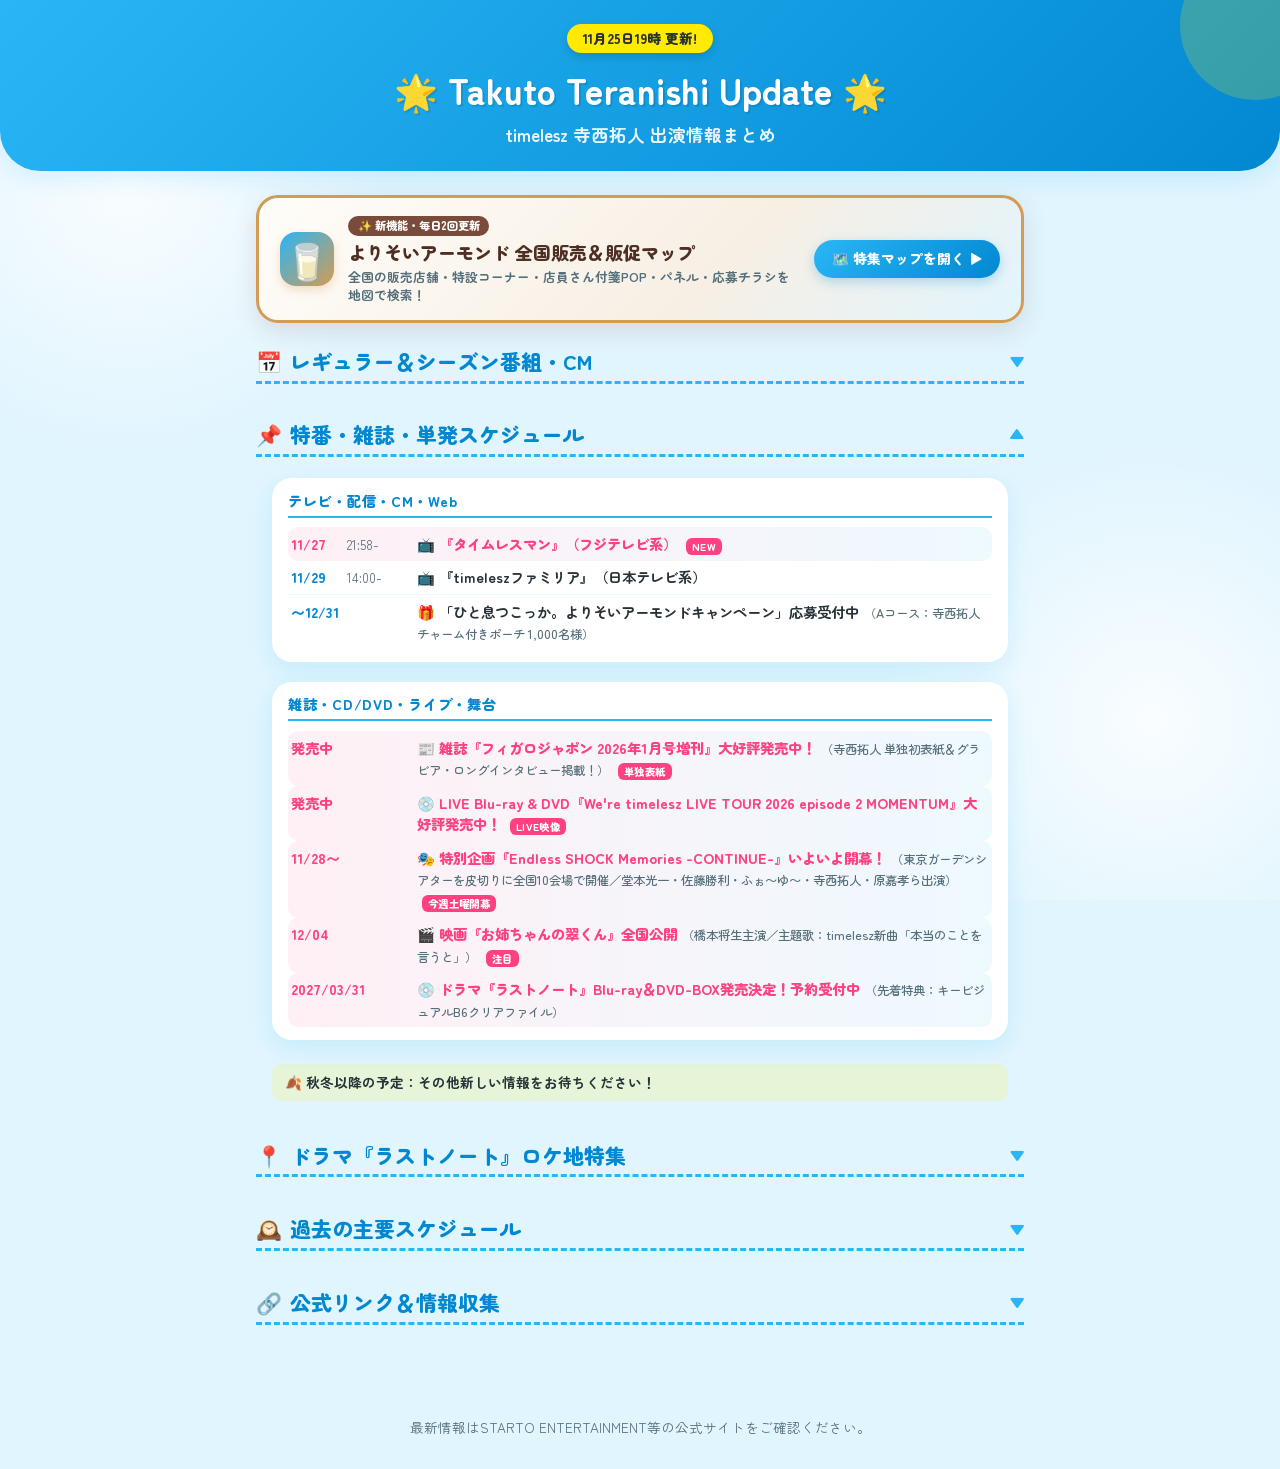
==== commit ca08c4f9: "Update November 25 evening (19:00): Update badges to 11/25 19:00" ====
--- a/index.html
+++ b/index.html
@@ -11,7 +11,7 @@
 </head>
 <body>
     <header>
-        <div class="update-badge">11月25日7時 更新!</div>
+        <div class="update-badge">11月25日19時 更新!</div>
         <h1>🌟 Takuto Teranishi Update 🌟</h1>
         <p class="subtitle">timelesz 寺西拓人 出演情報まとめ</p>
     </header>
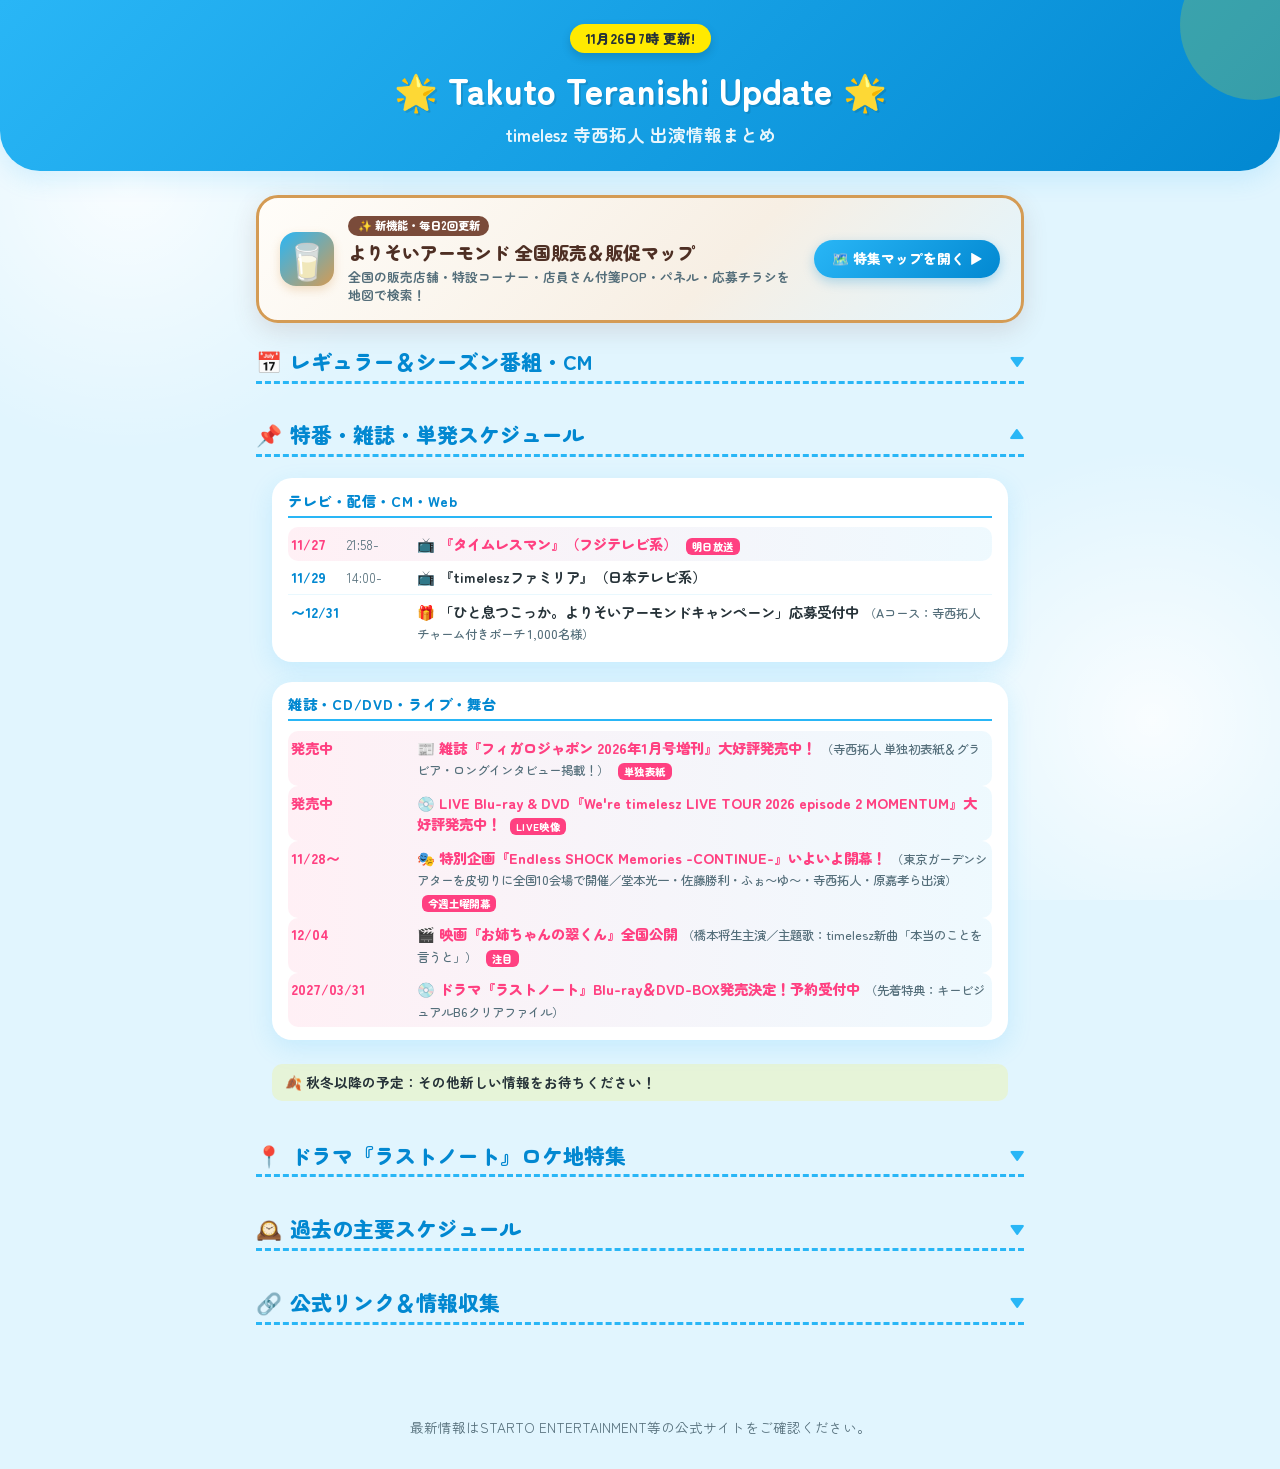
==== commit eae8269a: "Update November 26 morning (07:00): Highlight tomorrow's Timelesz Man, update badges to 11/26 7:00" ====
--- a/index.html
+++ b/index.html
@@ -11,7 +11,7 @@
 </head>
 <body>
     <header>
-        <div class="update-badge">11月25日19時 更新!</div>
+        <div class="update-badge">11月26日7時 更新!</div>
         <h1>🌟 Takuto Teranishi Update 🌟</h1>
         <p class="subtitle">timelesz 寺西拓人 出演情報まとめ</p>
     </header>
@@ -98,7 +98,7 @@
                     <div class="schedule-row highlight-row">
                         <span class="schedule-date">11/27</span>
                         <span class="schedule-time">21:58-</span>
-                        <span class="schedule-name">📺 『タイムレスマン』（フジテレビ系） <span class="tag-new">NEW</span></span>
+                        <span class="schedule-name">📺 『タイムレスマン』（フジテレビ系） <span class="tag-new">明日放送</span></span>
                     </div>
                     <div class="schedule-row">
                         <span class="schedule-date">11/29</span>
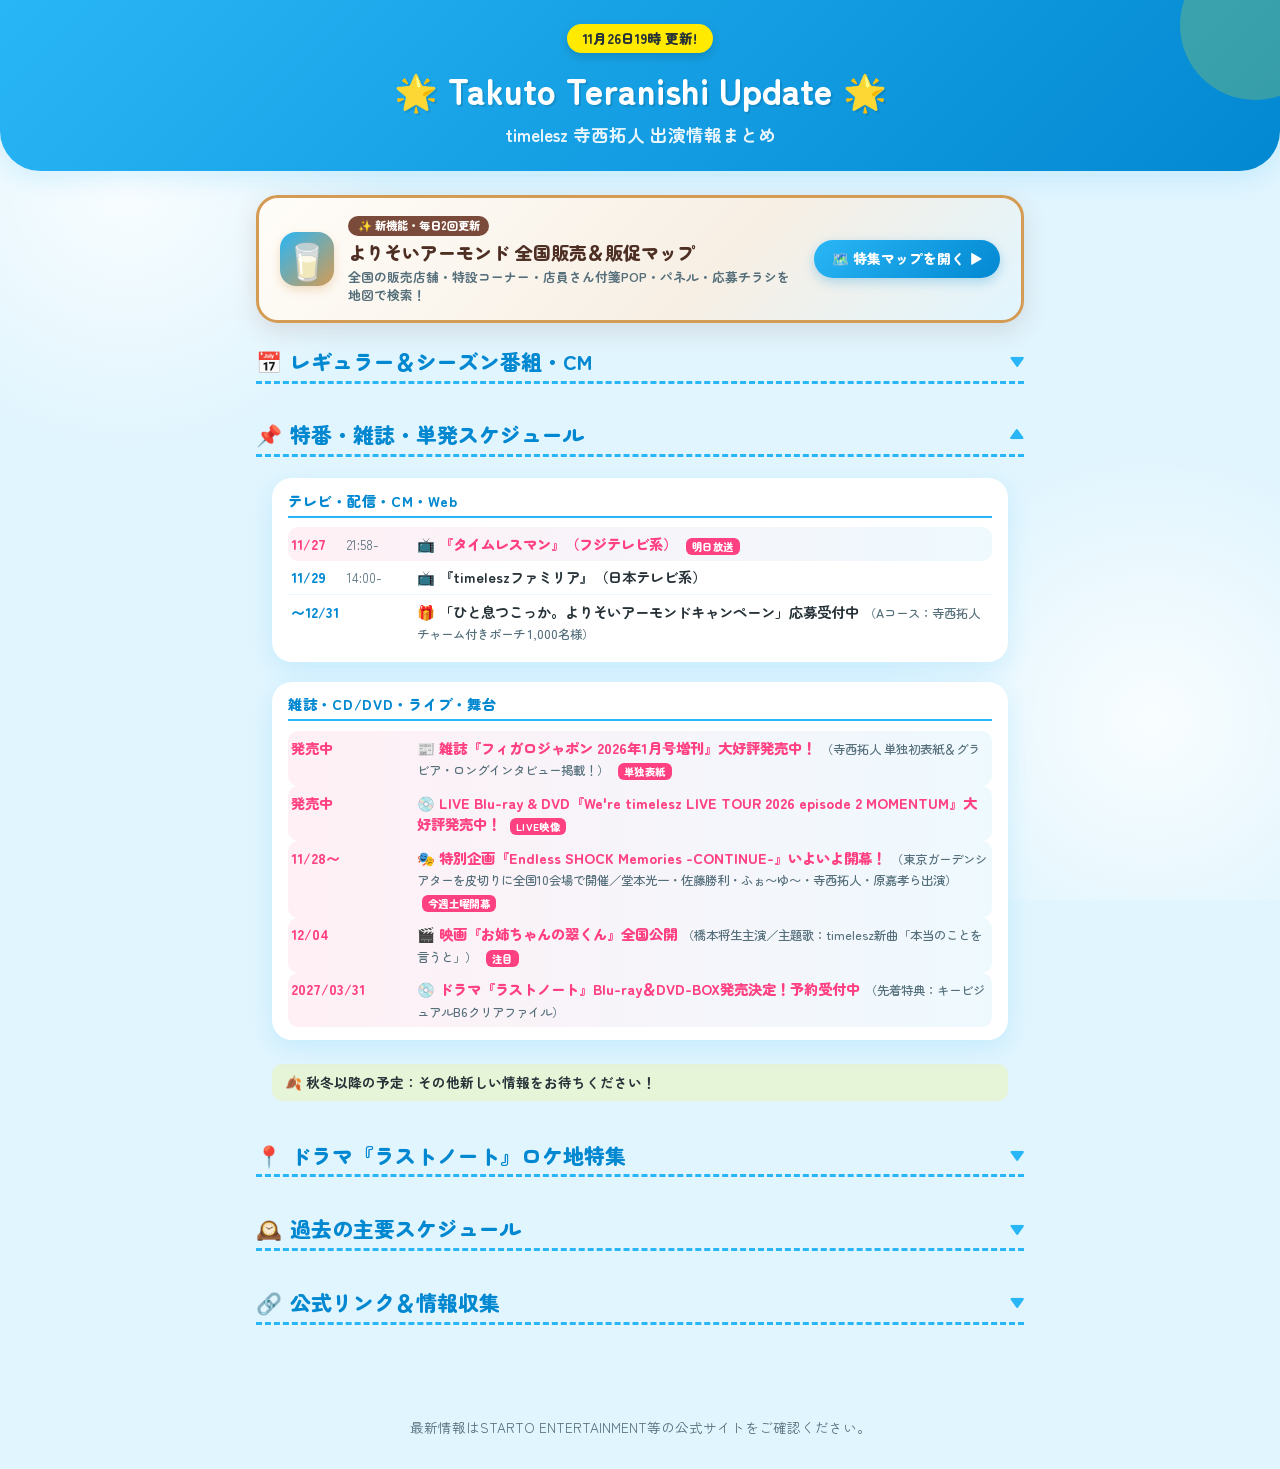
==== commit c9698c20: "Update November 26 evening (19:00): Update badges to 11/26 19:00" ====
--- a/index.html
+++ b/index.html
@@ -11,7 +11,7 @@
 </head>
 <body>
     <header>
-        <div class="update-badge">11月26日7時 更新!</div>
+        <div class="update-badge">11月26日19時 更新!</div>
         <h1>🌟 Takuto Teranishi Update 🌟</h1>
         <p class="subtitle">timelesz 寺西拓人 出演情報まとめ</p>
     </header>
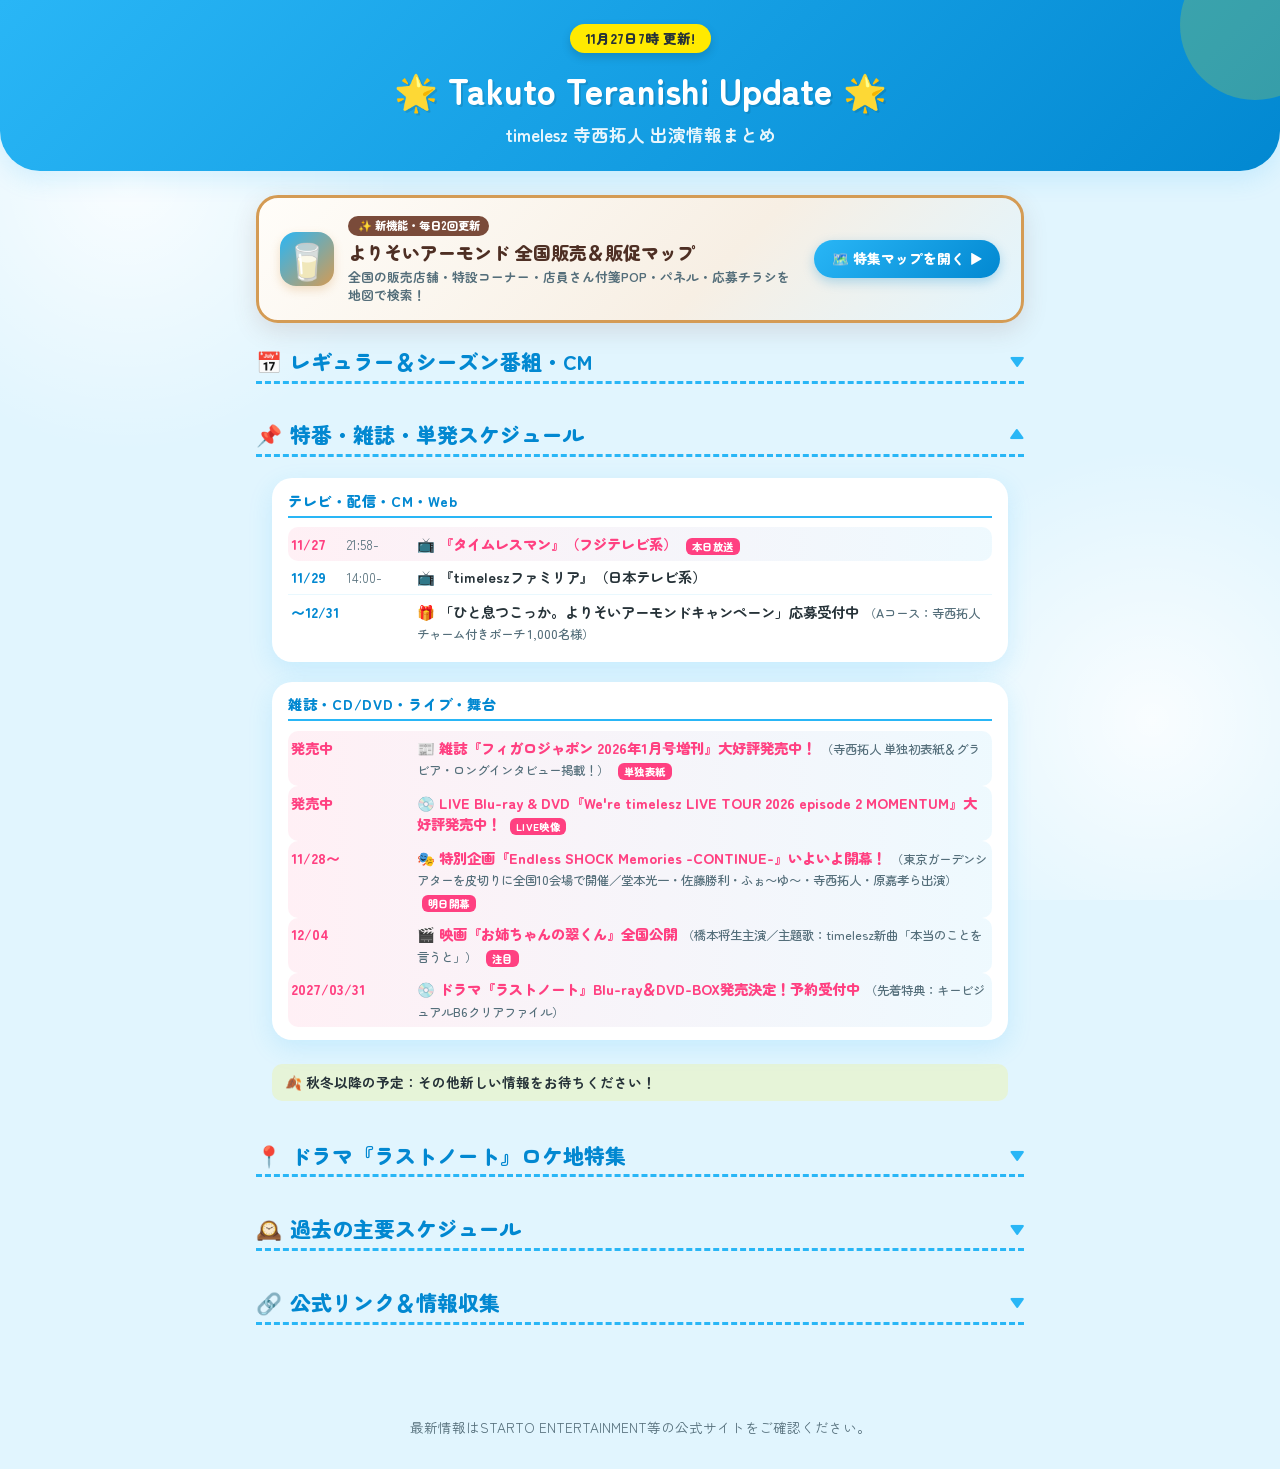
==== commit 850cf1ed: "Update November 27 morning (07:00): Highlight today's Timelesz Man broadcast & tomorrow's SHOCK open" ====
--- a/index.html
+++ b/index.html
@@ -11,7 +11,7 @@
 </head>
 <body>
     <header>
-        <div class="update-badge">11月26日19時 更新!</div>
+        <div class="update-badge">11月27日7時 更新!</div>
         <h1>🌟 Takuto Teranishi Update 🌟</h1>
         <p class="subtitle">timelesz 寺西拓人 出演情報まとめ</p>
     </header>
@@ -98,7 +98,7 @@
                     <div class="schedule-row highlight-row">
                         <span class="schedule-date">11/27</span>
                         <span class="schedule-time">21:58-</span>
-                        <span class="schedule-name">📺 『タイムレスマン』（フジテレビ系） <span class="tag-new">明日放送</span></span>
+                        <span class="schedule-name">📺 『タイムレスマン』（フジテレビ系） <span class="tag-new">本日放送</span></span>
                     </div>
                     <div class="schedule-row">
                         <span class="schedule-date">11/29</span>
@@ -127,7 +127,7 @@
                     <div class="schedule-row highlight-row">
                         <span class="schedule-date">11/28〜</span>
                         <span class="schedule-time"></span>
-                        <span class="schedule-name">🎭 特別企画『Endless SHOCK Memories -CONTINUE-』いよいよ開幕！<span class="schedule-note">（東京ガーデンシアターを皮切りに全国10会場で開催／堂本光一・佐藤勝利・ふぉ〜ゆ〜・寺西拓人・原嘉孝ら出演）</span> <span class="tag-new">今週土曜開幕</span></span>
+                        <span class="schedule-name">🎭 特別企画『Endless SHOCK Memories -CONTINUE-』いよいよ開幕！<span class="schedule-note">（東京ガーデンシアターを皮切りに全国10会場で開催／堂本光一・佐藤勝利・ふぉ〜ゆ〜・寺西拓人・原嘉孝ら出演）</span> <span class="tag-new">明日開幕</span></span>
                     </div>
                     <div class="schedule-row highlight-row">
                         <span class="schedule-date">12/04</span>
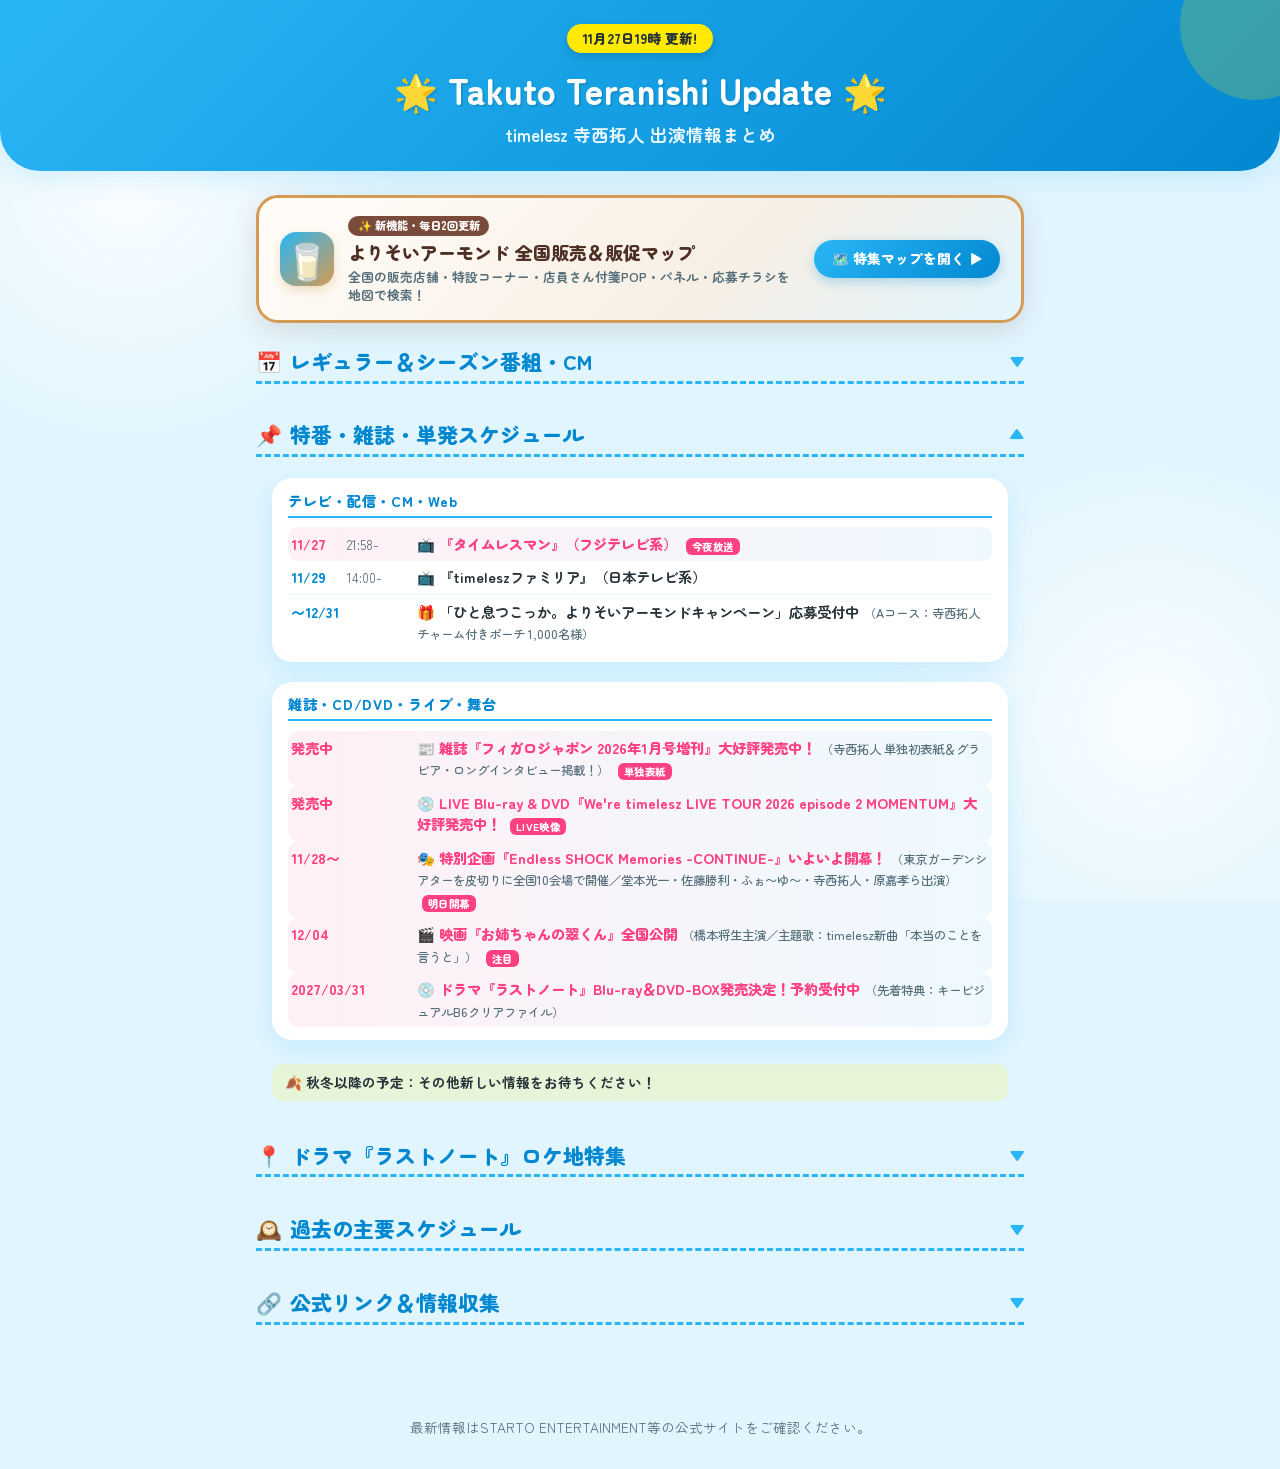
==== commit 1cb3f303: "Update November 27 evening (19:00): Highlight tonight's Timelesz Man broadcast, update badges to 11/" ====
--- a/index.html
+++ b/index.html
@@ -11,7 +11,7 @@
 </head>
 <body>
     <header>
-        <div class="update-badge">11月27日7時 更新!</div>
+        <div class="update-badge">11月27日19時 更新!</div>
         <h1>🌟 Takuto Teranishi Update 🌟</h1>
         <p class="subtitle">timelesz 寺西拓人 出演情報まとめ</p>
     </header>
@@ -98,7 +98,7 @@
                     <div class="schedule-row highlight-row">
                         <span class="schedule-date">11/27</span>
                         <span class="schedule-time">21:58-</span>
-                        <span class="schedule-name">📺 『タイムレスマン』（フジテレビ系） <span class="tag-new">本日放送</span></span>
+                        <span class="schedule-name">📺 『タイムレスマン』（フジテレビ系） <span class="tag-new">今夜放送</span></span>
                     </div>
                     <div class="schedule-row">
                         <span class="schedule-date">11/29</span>
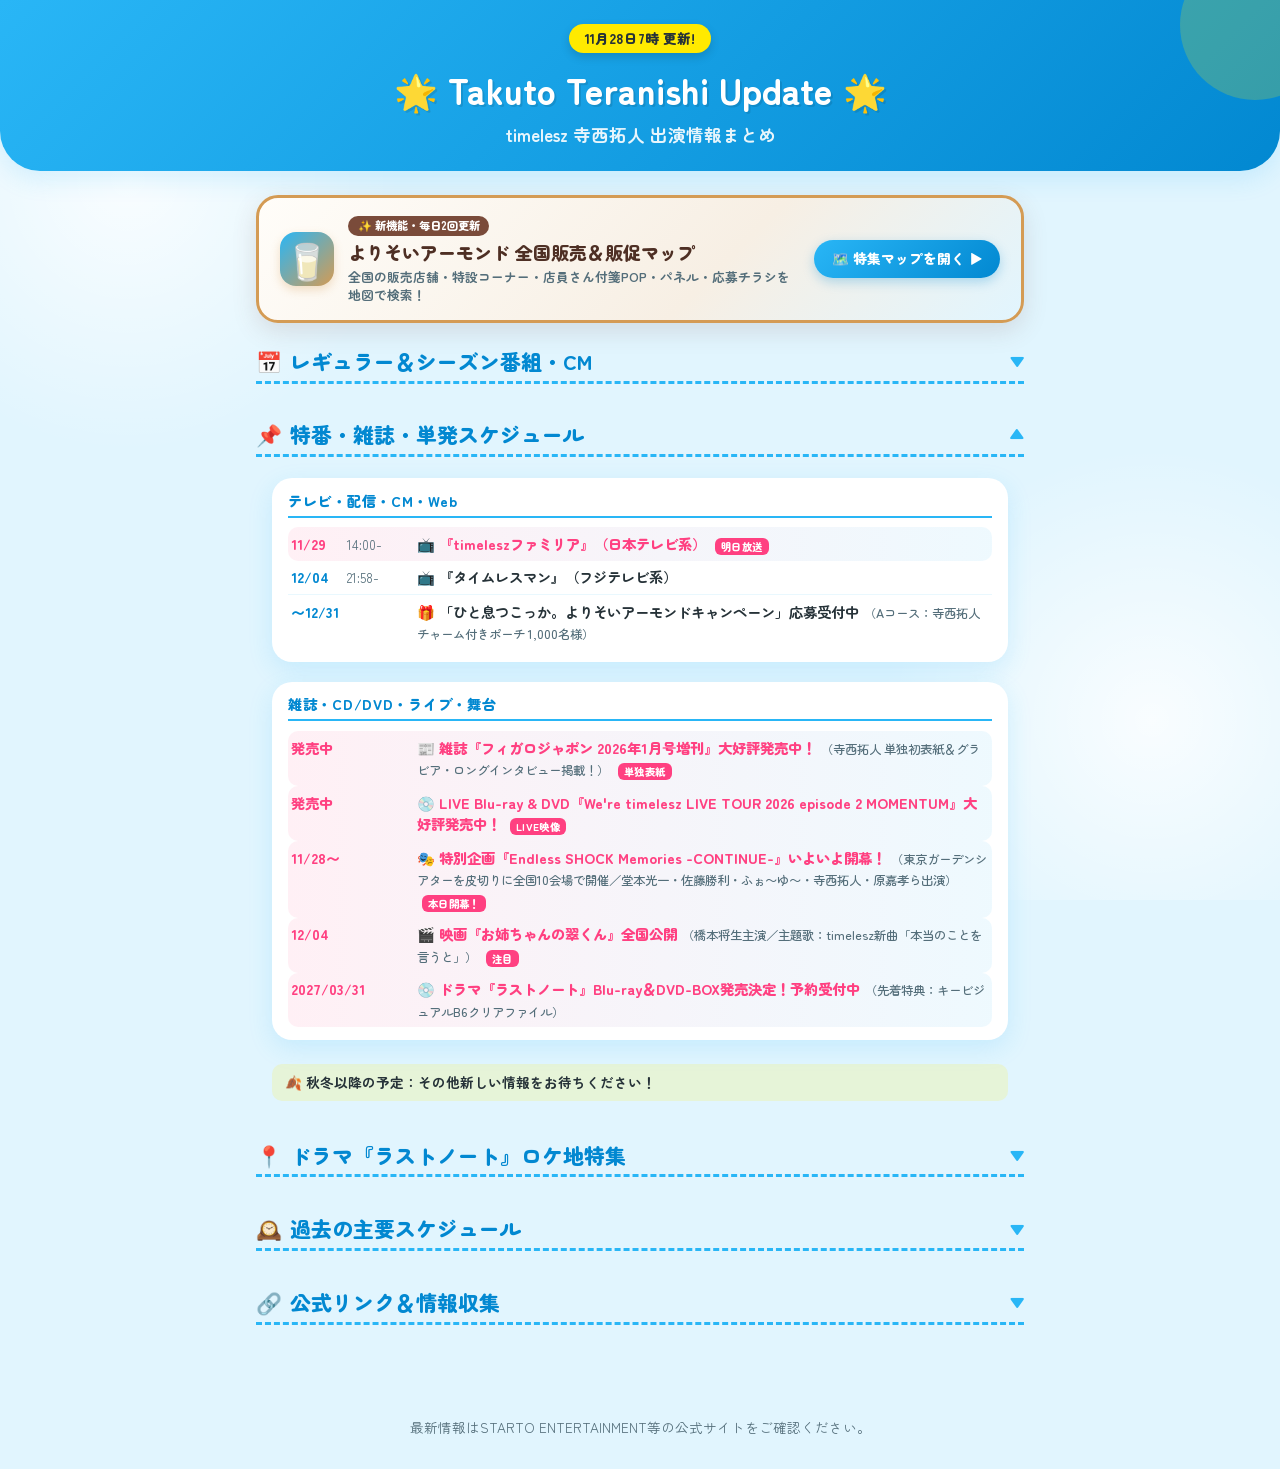
==== commit 287ce6c7: "Update November 28 morning (07:00): Celebrate SHOCK tour opening today, archive 11/27 Timelesz Man, " ====
--- a/index.html
+++ b/index.html
@@ -11,7 +11,7 @@
 </head>
 <body>
     <header>
-        <div class="update-badge">11月27日19時 更新!</div>
+        <div class="update-badge">11月28日7時 更新!</div>
         <h1>🌟 Takuto Teranishi Update 🌟</h1>
         <p class="subtitle">timelesz 寺西拓人 出演情報まとめ</p>
     </header>
@@ -96,14 +96,14 @@
                 <div class="schedule-group">
                     <div class="schedule-group-label">テレビ・配信・CM・Web</div>
                     <div class="schedule-row highlight-row">
-                        <span class="schedule-date">11/27</span>
-                        <span class="schedule-time">21:58-</span>
-                        <span class="schedule-name">📺 『タイムレスマン』（フジテレビ系） <span class="tag-new">今夜放送</span></span>
-                    </div>
-                    <div class="schedule-row">
                         <span class="schedule-date">11/29</span>
                         <span class="schedule-time">14:00-</span>
-                        <span class="schedule-name">📺 『timeleszファミリア』（日本テレビ系）</span>
+                        <span class="schedule-name">📺 『timeleszファミリア』（日本テレビ系） <span class="tag-new">明日放送</span></span>
+                    </div>
+                    <div class="schedule-row">
+                        <span class="schedule-date">12/04</span>
+                        <span class="schedule-time">21:58-</span>
+                        <span class="schedule-name">📺 『タイムレスマン』（フジテレビ系）</span>
                     </div>
                     <div class="schedule-row">
                         <span class="schedule-date">〜12/31</span>
@@ -127,7 +127,7 @@
                     <div class="schedule-row highlight-row">
                         <span class="schedule-date">11/28〜</span>
                         <span class="schedule-time"></span>
-                        <span class="schedule-name">🎭 特別企画『Endless SHOCK Memories -CONTINUE-』いよいよ開幕！<span class="schedule-note">（東京ガーデンシアターを皮切りに全国10会場で開催／堂本光一・佐藤勝利・ふぉ〜ゆ〜・寺西拓人・原嘉孝ら出演）</span> <span class="tag-new">明日開幕</span></span>
+                        <span class="schedule-name">🎭 特別企画『Endless SHOCK Memories -CONTINUE-』いよいよ開幕！<span class="schedule-note">（東京ガーデンシアターを皮切りに全国10会場で開催／堂本光一・佐藤勝利・ふぉ〜ゆ〜・寺西拓人・原嘉孝ら出演）</span> <span class="tag-new">本日開幕！</span></span>
                     </div>
                     <div class="schedule-row highlight-row">
                         <span class="schedule-date">12/04</span>
@@ -213,6 +213,11 @@
                 <details class="month-details" open>
                     <summary class="month-title">📅 2026年11月</summary>
                     <div class="card-container grid-list">
+                        <div class="small-card">
+                            <span class="date">2026年11月27日</span>
+                            <span class="tag tv">テレビ</span>
+                            <p>『タイムレスマン』（フジテレビ系）放送</p>
+                        </div>
                         <div class="small-card">
                             <span class="date">2026年11月22日</span>
                             <span class="tag tv">テレビ</span>
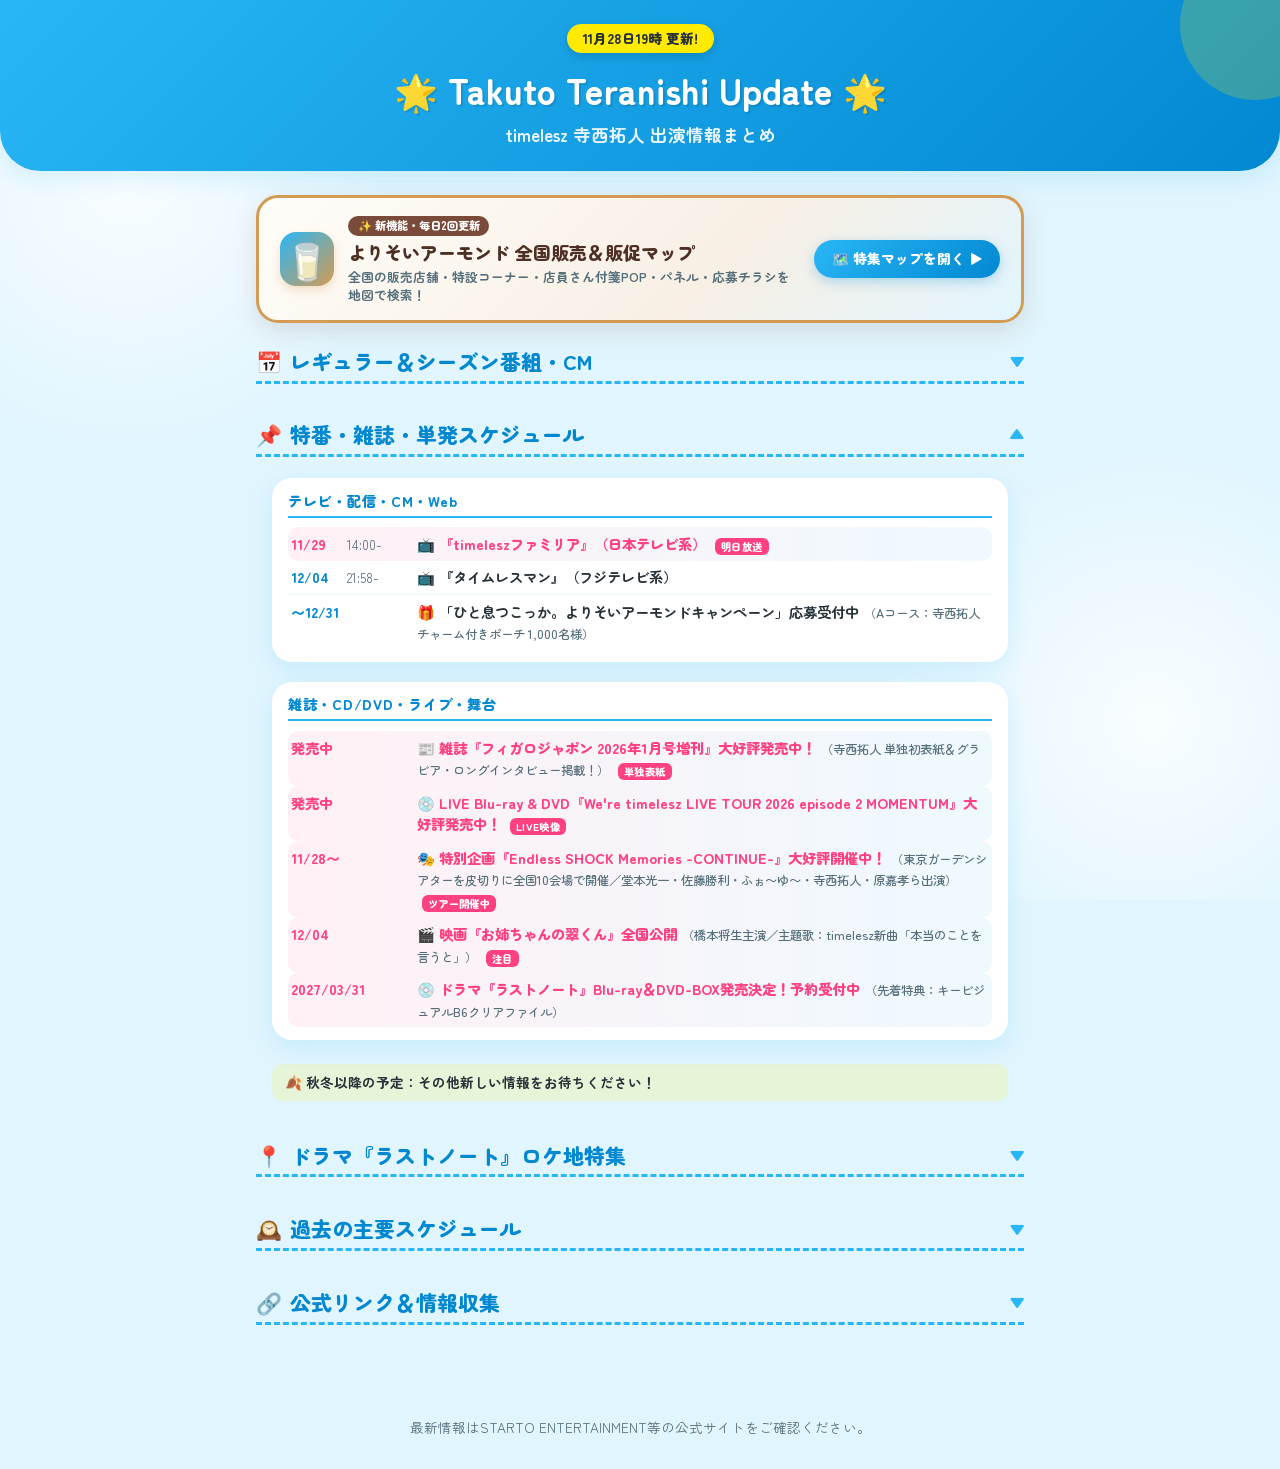
==== commit 049200c0: "Update November 28 evening (19:00): Update SHOCK tour in progress, update badges to 11/28 19:00" ====
--- a/index.html
+++ b/index.html
@@ -11,7 +11,7 @@
 </head>
 <body>
     <header>
-        <div class="update-badge">11月28日7時 更新!</div>
+        <div class="update-badge">11月28日19時 更新!</div>
         <h1>🌟 Takuto Teranishi Update 🌟</h1>
         <p class="subtitle">timelesz 寺西拓人 出演情報まとめ</p>
     </header>
@@ -127,7 +127,7 @@
                     <div class="schedule-row highlight-row">
                         <span class="schedule-date">11/28〜</span>
                         <span class="schedule-time"></span>
-                        <span class="schedule-name">🎭 特別企画『Endless SHOCK Memories -CONTINUE-』いよいよ開幕！<span class="schedule-note">（東京ガーデンシアターを皮切りに全国10会場で開催／堂本光一・佐藤勝利・ふぉ〜ゆ〜・寺西拓人・原嘉孝ら出演）</span> <span class="tag-new">本日開幕！</span></span>
+                        <span class="schedule-name">🎭 特別企画『Endless SHOCK Memories -CONTINUE-』大好評開催中！<span class="schedule-note">（東京ガーデンシアターを皮切りに全国10会場で開催／堂本光一・佐藤勝利・ふぉ〜ゆ〜・寺西拓人・原嘉孝ら出演）</span> <span class="tag-new">ツアー開催中</span></span>
                     </div>
                     <div class="schedule-row highlight-row">
                         <span class="schedule-date">12/04</span>
